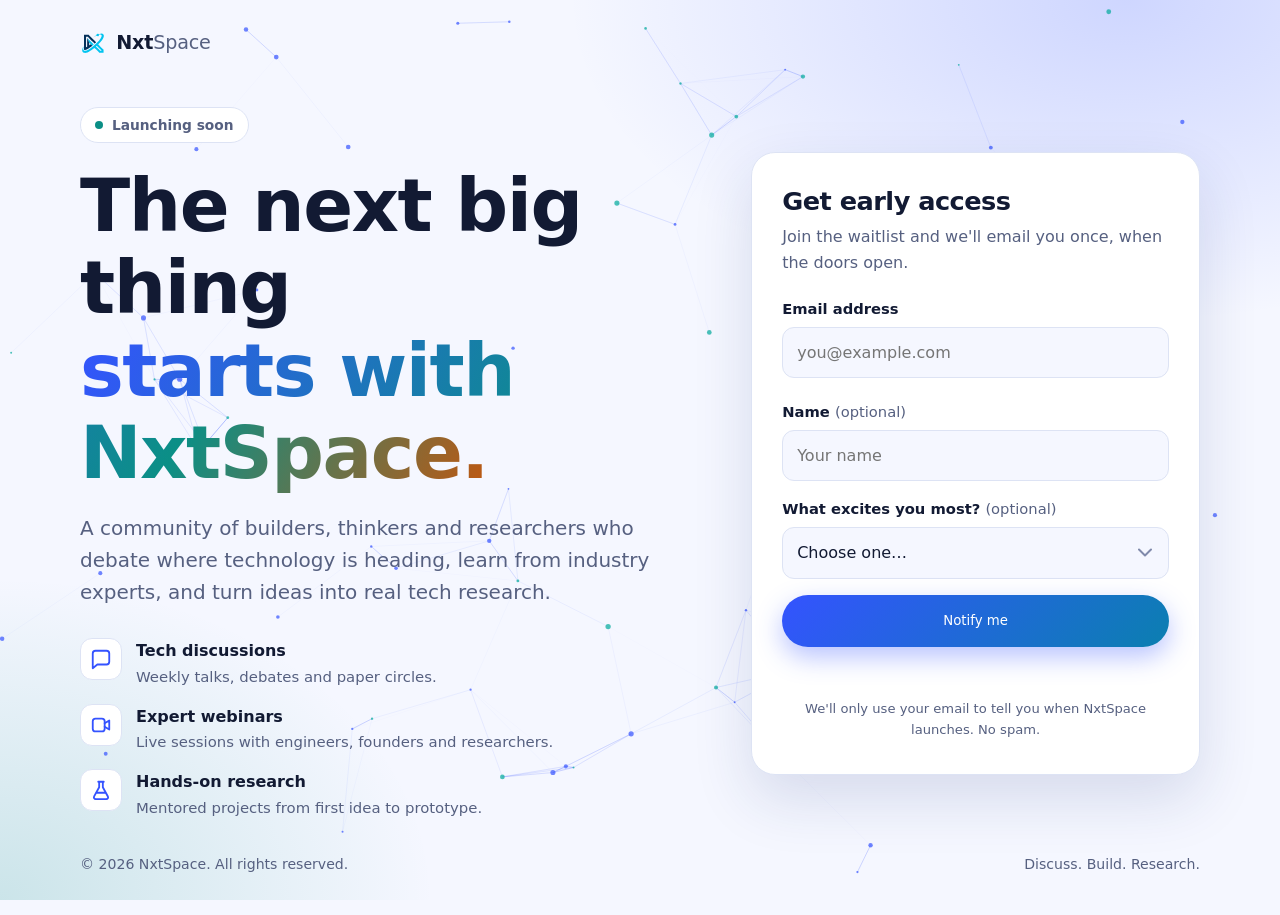
==== index.html @ d1dd8ce8 "Add files via upload" ====
<!DOCTYPE html>
<html lang="en">
<head>
  <meta charset="utf-8" />
  <meta name="viewport" content="width=device-width, initial-scale=1" />
  <title>NxtSpace — Launching soon</title>
  <meta name="description" content="NxtSpace is launching soon: tech discussions, expert webinars and hands-on research for builders and curious minds. Join the waitlist for early access." />
  <meta name="color-scheme" content="light dark" />
  <meta name="theme-color" content="#f5f7ff" media="(prefers-color-scheme: light)" />
  <meta name="theme-color" content="#0a1024" media="(prefers-color-scheme: dark)" />
  <meta name="referrer" content="strict-origin-when-cross-origin" />
  <meta name="robots" content="index, follow" />
  <meta property="og:type" content="website" />
  <meta property="og:site_name" content="NxtSpace" />
  <meta property="og:title" content="NxtSpace — Launching soon" />
  <meta property="og:description" content="Tech discussions, expert webinars and hands-on research. Join the waitlist for early access." />
  <meta name="twitter:card" content="summary" />
  <link rel="icon" href="favicon.svg" type="image/svg+xml" />
  <link rel="preconnect" href="https://s.pageclip.co" crossorigin />
  <link rel="preconnect" href="https://send.pageclip.co" crossorigin />
  <script src="https://s.pageclip.co/v1/pageclip.js" charset="utf-8" defer></script>

  <style>
    :root {
      --bg: #f5f7ff;
      --surface: #ffffff;
      --text: #121a33;
      --muted: #566080;
      --border: #dde3f4;
      --primary: #3453ff;
      --primary-2: #0b8f86;
      --accent: #c2570f;
      --danger: #c62828;
      --ok: #0a7a6e;
      --btn-from: #3453ff;
      --btn-to: #0b7fb0;
      --btn-text: #ffffff;
      --shadow: 0 24px 60px rgba(30, 50, 120, 0.14);
      --net-a: #3453ff;
      --net-b: #00a99b;
      color-scheme: light dark;
    }
    @media (prefers-color-scheme: dark) {
      :root {
        --bg: #0a1024;
        --surface: #141d3a;
        --text: #eaf0ff;
        --muted: #a6b1d6;
        --border: #26325e;
        --primary: #8aa0ff;
        --primary-2: #2fe0cf;
        --accent: #ffa05e;
        --danger: #ff8a8f;
        --ok: #4be3d2;
        --btn-from: #8aa0ff;
        --btn-to: #2fe0cf;
        --btn-text: #08102a;
        --shadow: 0 24px 60px rgba(0, 0, 0, 0.5);
        --net-a: #8aa0ff;
        --net-b: #2fe0cf;
      }
    }

    *, *::before, *::after { box-sizing: border-box; }
    [hidden] { display: none !important; }
    html { -webkit-text-size-adjust: 100%; }
    body {
      margin: 0;
      min-height: 100vh;
      min-height: 100dvh;
      font-family: system-ui, -apple-system, "Segoe UI", Roboto, "Helvetica Neue", Arial, sans-serif;
      line-height: 1.6;
      color: var(--text);
      background:
        radial-gradient(900px 520px at 88% 0%, color-mix(in srgb, var(--primary) 20%, transparent), transparent 62%),
        radial-gradient(700px 520px at 0% 100%, color-mix(in srgb, var(--primary-2) 18%, transparent), transparent 62%),
        var(--bg);
      background-attachment: fixed;
    }
    h1, h2, h3 { line-height: 1.12; margin: 0; letter-spacing: -0.02em; }
    p { margin: 0; }
    a { color: inherit; }
    :focus-visible { outline: 3px solid var(--primary); outline-offset: 3px; border-radius: 6px; }

    #bg { position: fixed; inset: 0; width: 100%; height: 100%; z-index: 0; pointer-events: none; }
    .skip {
      position: absolute; left: 12px; top: -60px; z-index: 10;
      background: var(--surface); color: var(--text); padding: 10px 14px; border-radius: 10px;
      border: 1px solid var(--border); text-decoration: none; font-weight: 600;
    }
    .skip:focus { top: 12px; }

    .wrap { position: relative; z-index: 1; width: min(1120px, 100% - 40px); margin-inline: auto; padding: 28px 0 40px; min-height: 100vh; min-height: 100dvh; display: flex; flex-direction: column; }
    .top { display: flex; align-items: center; justify-content: space-between; gap: 16px; }
    .logo { display: inline-flex; align-items: center; gap: 10px; font-weight: 700; font-size: 1.2rem; letter-spacing: -0.01em; text-decoration: none; }
    .logo svg { width: 34px; height: 34px; flex: none; }
    .logo span span { color: var(--muted); font-weight: 500; }

    main { flex: 1; display: grid; align-items: center; gap: 44px; padding: 48px 0 32px; grid-template-columns: 1fr; }
    @media (min-width: 940px) { main { grid-template-columns: 1.15fr 0.85fr; gap: 64px; } }

    .badge {
      display: inline-flex; align-items: center; gap: 9px;
      padding: 6px 14px; border-radius: 999px; font-size: 0.86rem; font-weight: 600;
      background: var(--surface); border: 1px solid var(--border); color: var(--muted);
    }
    .dot { width: 8px; height: 8px; border-radius: 50%; background: var(--primary-2); animation: pulse 2s infinite; }
    h1 { font-size: clamp(2.5rem, 7vw, 4.6rem); margin: 22px 0 18px; }
    .grad { background: linear-gradient(120deg, var(--primary), var(--primary-2) 62%, var(--accent)); -webkit-background-clip: text; background-clip: text; color: transparent; }
    .lead { font-size: clamp(1.05rem, 2.2vw, 1.25rem); color: var(--muted); max-width: 34em; }

    .perks { list-style: none; margin: 30px 0 0; padding: 0; display: grid; gap: 14px; max-width: 34em; }
    .perks li { display: flex; gap: 14px; align-items: flex-start; }
    .perk-ico { flex: none; width: 42px; height: 42px; border-radius: 12px; display: grid; place-items: center; background: var(--surface); border: 1px solid var(--border); color: var(--primary); }
    .perk-ico svg { width: 22px; height: 22px; }
    .perks b { display: block; font-size: 1rem; }
    .perks small { color: var(--muted); font-size: 0.93rem; }

    .card { background: var(--surface); border: 1px solid var(--border); border-radius: 24px; padding: 34px 30px; box-shadow: var(--shadow); }
    .card h2 { font-size: 1.6rem; }
    .sub { color: var(--muted); margin: 8px 0 22px; }

    form { display: grid; gap: 16px; }
    .field { display: grid; gap: 6px; }
    label { font-weight: 600; font-size: 0.92rem; }
    .opt { color: var(--muted); font-weight: 400; }
    input[type="text"], input[type="email"], select {
      width: 100%; font: inherit; color: var(--text); background: var(--bg);
      border: 1.5px solid var(--border); border-radius: 12px; padding: 12px 14px; min-height: 48px;
      transition: border-color 0.2s, box-shadow 0.2s;
    }
    select {
      appearance: none; -webkit-appearance: none; padding-right: 40px;
      background-image: url("data:image/svg+xml,%3Csvg xmlns='http://www.w3.org/2000/svg' width='14' height='9' viewBox='0 0 14 9' fill='none' stroke='%23808aab' stroke-width='2' stroke-linecap='round' stroke-linejoin='round'%3E%3Cpath d='M1 1.5l6 6 6-6'/%3E%3C/svg%3E");
      background-repeat: no-repeat; background-position: right 16px center;
    }
    input:focus, select:focus { outline: none; border-color: var(--primary); box-shadow: 0 0 0 4px color-mix(in srgb, var(--primary) 22%, transparent); }
    .invalid input { border-color: var(--danger); }
    .err { color: var(--danger); font-size: 0.86rem; min-height: 1.2em; }
    .err:empty { min-height: 0; }
    .hp { position: absolute; left: -10000px; width: 1px; height: 1px; overflow: hidden; }

    .btn {
      position: relative; display: inline-flex; align-items: center; justify-content: center; gap: 10px;
      width: 100%; min-height: 52px; border: 0; border-radius: 999px; cursor: pointer;
      font: 700 1.02rem/1 inherit; font-family: inherit; color: var(--btn-text);
      background: linear-gradient(135deg, var(--btn-from), var(--btn-to));
      box-shadow: 0 10px 26px color-mix(in srgb, var(--primary) 35%, transparent);
      transition: transform 0.2s, box-shadow 0.2s, opacity 0.2s;
    }
    .btn:hover:not(:disabled) { transform: translateY(-2px); }
    .btn:disabled { opacity: 0.75; cursor: progress; }
    .spin { display: none; width: 18px; height: 18px; border-radius: 50%; border: 2.5px solid currentColor; border-right-color: transparent; animation: spin 0.8s linear infinite; }
    .btn.loading .spin { display: inline-block; }

    .status { min-height: 1.3em; font-weight: 600; text-align: center; font-size: 0.94rem; }
    .status.error { color: var(--danger); }
    .fine { color: var(--muted); font-size: 0.82rem; text-align: center; }
    .devnote { padding: 10px 12px; border-radius: 10px; font-size: 0.84rem; background: color-mix(in srgb, var(--accent) 16%, transparent); border: 1px dashed var(--accent); }

    .done { display: grid; gap: 10px; justify-items: center; text-align: center; padding: 10px 0; }
    .done:focus { outline: none; }
    .tick { width: 64px; height: 64px; border-radius: 50%; display: grid; place-items: center; color: var(--btn-text); background: linear-gradient(135deg, var(--btn-from), var(--btn-to)); }
    .tick svg { width: 30px; height: 30px; }
    .done h3 { font-size: 1.5rem; }
    .done p { color: var(--muted); }
    .link { background: none; border: 0; padding: 6px; font: inherit; font-weight: 600; color: var(--primary); cursor: pointer; text-decoration: underline; text-underline-offset: 3px; }

    footer { position: relative; z-index: 1; color: var(--muted); font-size: 0.88rem; display: flex; flex-wrap: wrap; justify-content: space-between; gap: 8px; }

    .rise { animation: rise 0.7s ease both; }
    .rise:nth-child(2) { animation-delay: 0.08s; } .rise:nth-child(3) { animation-delay: 0.16s; } .rise:nth-child(4) { animation-delay: 0.24s; }
    @keyframes rise { from { opacity: 0; transform: translateY(18px); } to { opacity: 1; transform: none; } }
    @keyframes spin { to { transform: rotate(360deg); } }
    @keyframes pulse { 0% { box-shadow: 0 0 0 0 color-mix(in srgb, var(--primary-2) 60%, transparent); } 70% { box-shadow: 0 0 0 10px transparent; } 100% { box-shadow: 0 0 0 0 transparent; } }
    @media (prefers-reduced-motion: reduce) {
      *, *::before, *::after { animation: none !important; transition: none !important; }
    }
    @media (max-width: 480px) { .card { padding: 26px 20px; } }
  </style>
</head>
<body>
  <a class="skip" href="#join">Skip to sign-up</a>
  <canvas id="bg" aria-hidden="true"></canvas>

  <div class="wrap">
    <header class="top">
      <a class="logo" href="./" aria-label="NxtSpace">
        <img src="favicon.svg" alt="Company Logo" height="25">
        <span>Nxt<span>Space</span></span>
      </a>
    </header>

    <main>
      <section aria-labelledby="headline">
        <p class="badge rise"><span class="dot" aria-hidden="true"></span> Launching soon</p>
        <h1 id="headline" class="rise">The next big thing<br /><span class="grad">starts with NxtSpace.</span></h1>
        <p class="lead rise">A community of builders, thinkers and researchers who debate where technology is heading, learn from industry experts, and turn ideas into real tech research.</p>
        <ul class="perks rise">
          <li>
            <span class="perk-ico" aria-hidden="true"><svg viewBox="0 0 24 24" fill="none" stroke="currentColor" stroke-width="2" stroke-linecap="round" stroke-linejoin="round"><path d="M21 15a3 3 0 0 1-3 3H8l-5 4V6a3 3 0 0 1 3-3h12a3 3 0 0 1 3 3z"/></svg></span>
            <span><b>Tech discussions</b><small>Weekly talks, debates and paper circles.</small></span>
          </li>
          <li>
            <span class="perk-ico" aria-hidden="true"><svg viewBox="0 0 24 24" fill="none" stroke="currentColor" stroke-width="2" stroke-linecap="round" stroke-linejoin="round"><rect x="3" y="5" width="13" height="14" rx="3"/><path d="m16 10 5-3v10l-5-3"/></svg></span>
            <span><b>Expert webinars</b><small>Live sessions with engineers, founders and researchers.</small></span>
          </li>
          <li>
            <span class="perk-ico" aria-hidden="true"><svg viewBox="0 0 24 24" fill="none" stroke="currentColor" stroke-width="2" stroke-linecap="round" stroke-linejoin="round"><path d="M9 3h6M10 3v6L4.5 19a2 2 0 0 0 1.8 3h11.4a2 2 0 0 0 1.8-3L14 9V3"/><path d="M7.5 15h9"/></svg></span>
            <span><b>Hands-on research</b><small>Mentored projects from first idea to prototype.</small></span>
          </li>
        </ul>
      </section>

      <section id="join" class="card rise" aria-labelledby="joinTitle">
        <div id="formWrap">
          <h2 id="joinTitle">Get early access</h2>
          <p class="sub">Join the waitlist and we'll email you once, when the doors open.</p>

          <form id="waitlist" action="https://send.pageclip.co/5USw4FUdiFlrL7zjUREZGO8jHEV0Sqf6/nxtspace-waitlist" method="post" accept-charset="utf-8">
            <div class="field">
              <label for="email">Email address</label>
              <input id="email" name="email" type="email" inputmode="email" autocomplete="email" autocapitalize="off" spellcheck="false" maxlength="254" required placeholder="you@example.com" aria-describedby="email-err" />
              <p class="err" id="email-err" role="alert"></p>
            </div>
            <div class="field">
              <label for="name">Name <span class="opt">(optional)</span></label>
              <input id="name" name="name" type="text" autocomplete="name" maxlength="80" placeholder="Your name" />
            </div>
            <div class="field">
              <label for="interest">What excites you most? <span class="opt">(optional)</span></label>
              <select id="interest" name="interest">
                <option value="">Choose one…</option>
                <option>Tech discussions</option>
                <option>Expert webinars</option>
                <option>Hands-on research</option>
                <option>All of it</option>
              </select>
            </div>
            <input type="hidden" name="source" value="launching-soon" />
            <!-- Spam trap: hidden from people, tempting to bots. Intentionally has no name so it is never sent. -->
            <div class="hp" aria-hidden="true"><label>Leave this field empty <input id="hp" type="text" tabindex="-1" autocomplete="off" /></label></div>

            <button class="btn" id="submitBtn" type="submit"><span class="spin" aria-hidden="true"></span><span id="btnLabel">Notify me</span></button>
            <p class="status" id="formStatus" role="status" aria-live="polite"></p>
            <p class="devnote" id="devNote" hidden>Developer note: add your Pageclip key to the form's action URL (see the comment above the form). This message only appears on localhost.</p>
            <p class="fine">We'll only use your email to tell you when NxtSpace launches. No spam.</p>
          </form>
        </div>

        <div class="done" id="done" role="status" tabindex="-1" hidden>
          <div class="tick" aria-hidden="true"><svg viewBox="0 0 24 24" fill="none" stroke="currentColor" stroke-width="3" stroke-linecap="round" stroke-linejoin="round"><path d="m5 12.5 4.5 4.5L19 7.5"/></svg></div>
          <h3>You're on the list!</h3>
          <p id="doneText">We'll email you as soon as NxtSpace opens its doors.</p>
          <button type="button" class="link" id="again">Sign up another email</button>
        </div>
      </section>
    </main>

    <footer>
      <span>© <span id="year">2026</span> NxtSpace. All rights reserved.</span>
      <span>Discuss. Build. Research.</span>
    </footer>
  </div>

  <script>
  (function () {
    "use strict";
    var $ = function (id) { return document.getElementById(id); };

    /* ---------- footer year ---------- */
    var yr = $("year"); if (yr) yr.textContent = new Date().getFullYear();

    /* ---------- background network (decorative) ---------- */
    (function () {
      var canvas = $("bg"), ctx = canvas && canvas.getContext && canvas.getContext("2d");
      if (!ctx) return;
      var reduce = window.matchMedia("(prefers-reduced-motion: reduce)");
      var W = 0, H = 0, nodes = [], raf = 0, running = false, timer = 0;
      var cssVar = function (n) { return getComputedStyle(document.documentElement).getPropertyValue(n).trim() || "#3453ff"; };
      var colA = cssVar("--net-a"), colB = cssVar("--net-b");

      function build() {
        var dpr = Math.min(window.devicePixelRatio || 1, 2);
        W = window.innerWidth; H = window.innerHeight;
        canvas.width = Math.round(W * dpr); canvas.height = Math.round(H * dpr);
        ctx.setTransform(dpr, 0, 0, dpr, 0, 0);
        var n = Math.max(18, Math.min(Math.floor((W * H) / 17000), 70));
        nodes = [];
        for (var i = 0; i < n; i++) nodes.push({ x: Math.random() * W, y: Math.random() * H, vx: (Math.random() - 0.5) * 0.3, vy: (Math.random() - 0.5) * 0.3, r: Math.random() * 1.8 + 0.9 });
      }
      function draw() {
        ctx.clearRect(0, 0, W, H);
        var max = 130, i, j, a, b, d;
        for (i = 0; i < nodes.length; i++) {
          a = nodes[i];
          for (j = i + 1; j < nodes.length; j++) {
            b = nodes[j]; d = Math.hypot(a.x - b.x, a.y - b.y);
            if (d < max) { ctx.globalAlpha = (1 - d / max) * 0.28; ctx.strokeStyle = colA; ctx.lineWidth = 1; ctx.beginPath(); ctx.moveTo(a.x, a.y); ctx.lineTo(b.x, b.y); ctx.stroke(); }
          }
        }
        ctx.globalAlpha = 0.7;
        for (i = 0; i < nodes.length; i++) { ctx.fillStyle = i % 3 ? colA : colB; ctx.beginPath(); ctx.arc(nodes[i].x, nodes[i].y, nodes[i].r, 0, 6.2832); ctx.fill(); }
        ctx.globalAlpha = 1;
      }
      function frame() {
        for (var i = 0; i < nodes.length; i++) {
          var n = nodes[i]; n.x += n.vx; n.y += n.vy;
          if (n.x < 0 || n.x > W) n.vx *= -1;
          if (n.y < 0 || n.y > H) n.vy *= -1;
        }
        draw();
        raf = requestAnimationFrame(frame);
      }
      function start() { if (running || reduce.matches || document.hidden) return; running = true; raf = requestAnimationFrame(frame); }
      function stop() { running = false; cancelAnimationFrame(raf); }

      build(); draw(); start();
      document.addEventListener("visibilitychange", function () { if (document.hidden) stop(); else start(); });
      window.addEventListener("resize", function () { clearTimeout(timer); timer = setTimeout(function () { build(); draw(); }, 200); });
      if (window.matchMedia) {
        var dark = window.matchMedia("(prefers-color-scheme: dark)");
        var onTheme = function () { colA = cssVar("--net-a"); colB = cssVar("--net-b"); draw(); };
        if (dark.addEventListener) dark.addEventListener("change", onTheme);
      }
    })();

    /* ---------- waitlist form ---------- */
    document.addEventListener("DOMContentLoaded", function () {
      var form = $("waitlist"), formWrap = $("formWrap"), done = $("done"), doneText = $("doneText");
      var emailEl = $("email"), hp = $("hp"), btn = $("submitBtn"), btnLabel = $("btnLabel"), statusEl = $("formStatus");
      var STORE = "nxtspace:waitlist-joined";
      var ACTION_RE = /^https:\/\/send\.pageclip\.co\/[A-Za-z0-9_]{32}\/[^\/?#]+$/;
      var EMAIL_RE = /^[^\s@]+@[^\s@]+\.[^\s@]{2,}$/;
      var configured = ACTION_RE.test(form.getAttribute("action") || "");
      var sentEmail = "";

      form.noValidate = true; // we show our own, accessible messages

      var host = location.hostname;
      var isLocal = location.protocol === "file:" || host === "localhost" || host === "127.0.0.1" || host === "[::1]";
      if (!configured) {
        console.error("[NxtSpace] The Pageclip key is not set. Edit the form's action URL in index.html (see the PAGECLIP SETUP comment). Sign-ups are disabled until then.");
        if (isLocal) $("devNote").hidden = false;
      }

      function remember(flag) { try { if (flag) localStorage.setItem(STORE, "1"); else localStorage.removeItem(STORE); } catch (e) { /* storage unavailable */ } }
      function remembered() { try { return localStorage.getItem(STORE) === "1"; } catch (e) { return false; } }

      function setStatus(msg, kind) { statusEl.textContent = msg || ""; statusEl.className = "status" + (kind ? " " + kind : ""); }
      function fieldError(input, msg) {
        $(input.id + "-err").textContent = msg || "";
        input.setAttribute("aria-invalid", msg ? "true" : "false");
        input.closest(".field").classList.toggle("invalid", !!msg);
      }
      function setBusy(on) {
        btn.disabled = on; btn.classList.toggle("loading", on);
        btnLabel.textContent = on ? "Joining…" : "Notify me";
        form.setAttribute("aria-busy", on ? "true" : "false");
      }
      function reenable() { for (var i = 0; i < form.elements.length; i++) form.elements[i].disabled = false; }

      function showDone(email, silent, noFocus) {
        formWrap.hidden = true;
        doneText.textContent = email ? "We'll email " + email + " as soon as NxtSpace opens its doors." : "We'll email you as soon as NxtSpace opens its doors.";
        done.hidden = false;
        if (!noFocus) done.focus();
        if (!silent) remember(true);
      }
      function showForm() {
        remember(false);
        done.hidden = true; formWrap.hidden = false;
        form.reset(); setBusy(false); reenable(); setStatus(""); fieldError(emailEl);
        emailEl.focus();
      }
      $("again").addEventListener("click", showForm);

      function validate() {
        var email = emailEl.value.trim(), msg = "";
        if (!email) msg = "Please enter your email address.";
        else if (!EMAIL_RE.test(email)) msg = "That email doesn't look right. Please check it.";
        fieldError(emailEl, msg);
        if (msg) emailEl.focus();
        return !msg;
      }

      /* Runs before anything is sent. Return false to cancel. */
      function preflight() {
        setStatus("");
        if (!validate()) return false;
        if (hp.value) { showDone(emailEl.value.trim(), true); return false; } // bot: pretend it worked, send nothing
        if (!configured) { setStatus("Sign-ups are temporarily unavailable. Please try again soon.", "error"); return false; }
        sentEmail = emailEl.value.trim();
        setBusy(true);
        return true;
      }

      function onResponse(error) {
        setBusy(false);
        if (error) {
          console.error("[NxtSpace] Pageclip could not save the sign-up:", error);
          setStatus("Something went wrong and we couldn't save your sign-up. Please try again.", "error");
          reenable(); setTimeout(reenable, 350); // Pageclip restores its own state shortly after a response
          return false;
        }
        showDone(sentEmail);
        return false; // we show our own confirmation
      }

      var bound = false;
      if (configured && window.Pageclip && typeof window.Pageclip.form === "function") {
        try {
          window.Pageclip.form(form, { onSubmit: preflight, onResponse: onResponse });
          bound = true;
        } catch (e) { console.error("[NxtSpace] Pageclip could not attach to the form:", e); }
      }
      if (!bound) {
        // Pageclip's script is unavailable (blocked or offline): validate, then let the browser post the form directly.
        form.addEventListener("submit", function (e) { if (!preflight()) e.preventDefault(); });
      }

      emailEl.addEventListener("input", function () { if (emailEl.getAttribute("aria-invalid") === "true") validate(); });
      if (remembered()) showDone("", true, true);
    });
  })();
  </script>
</body>
</html>
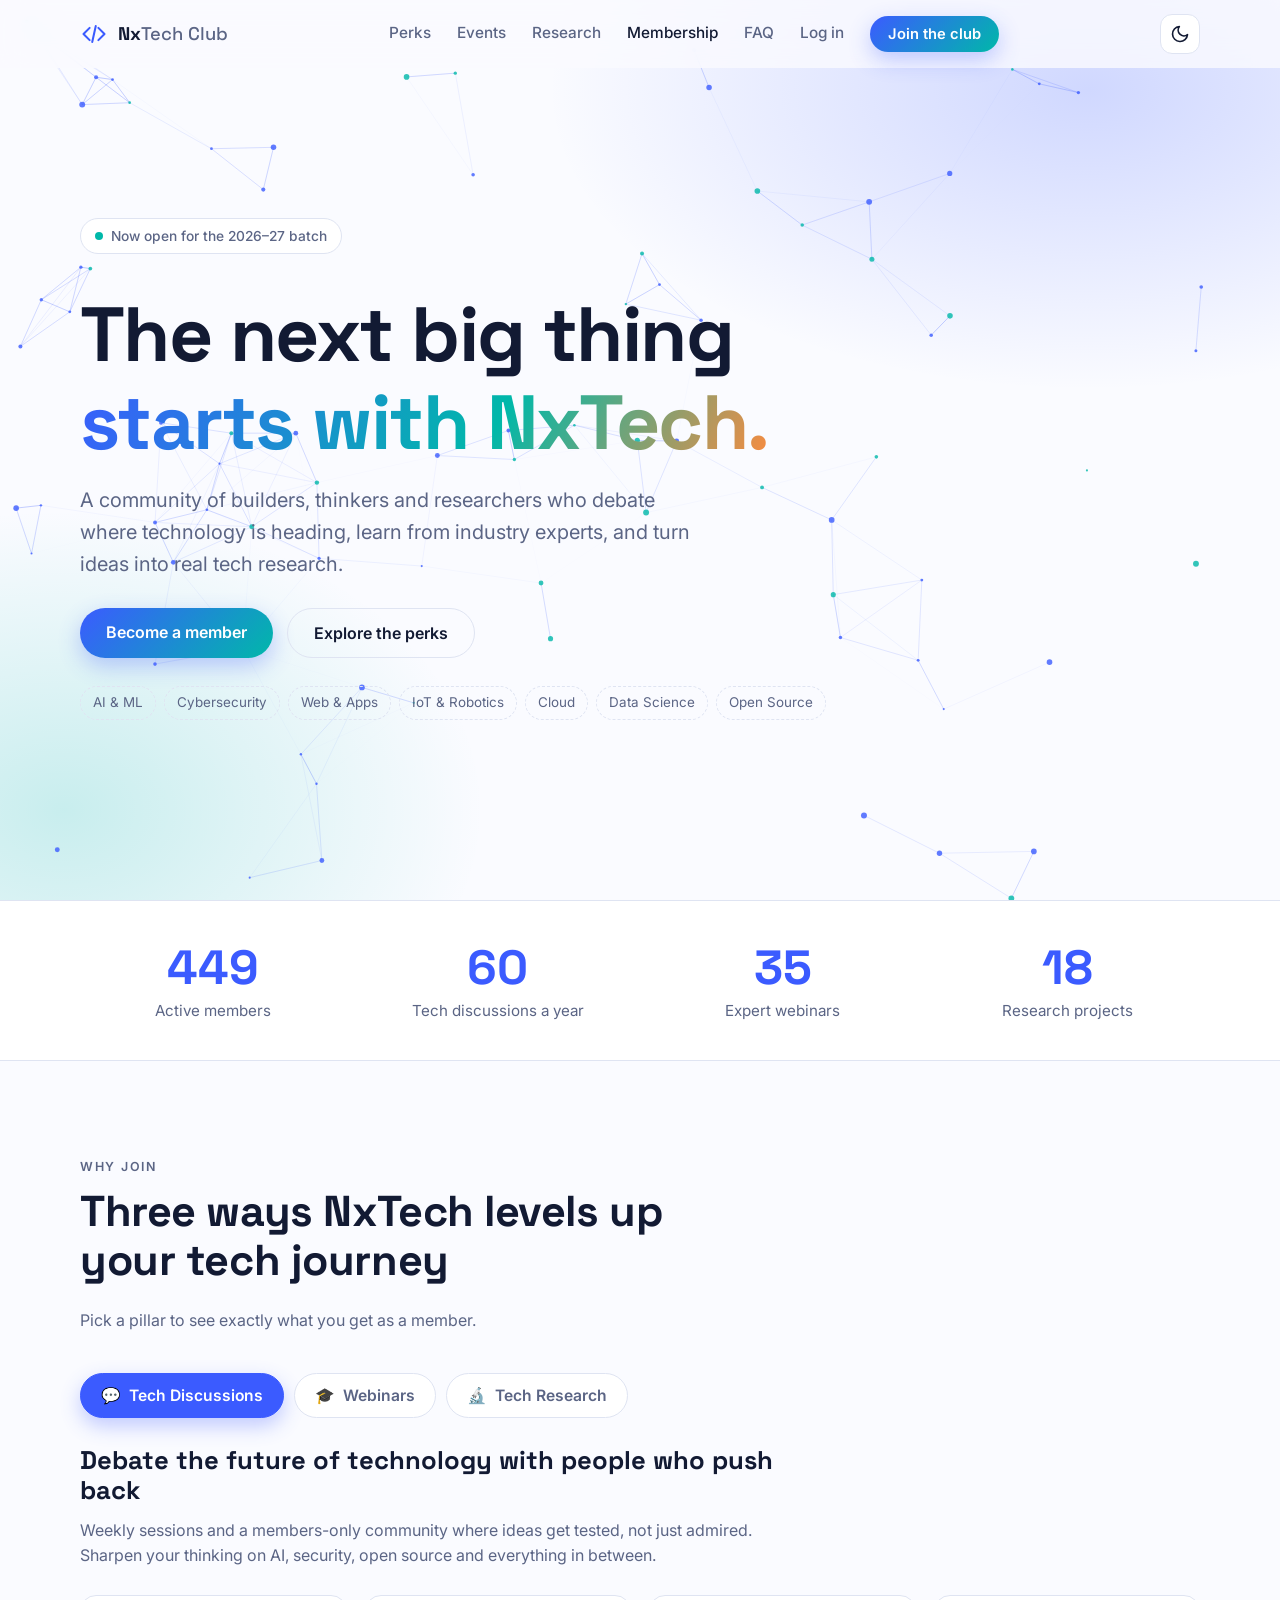
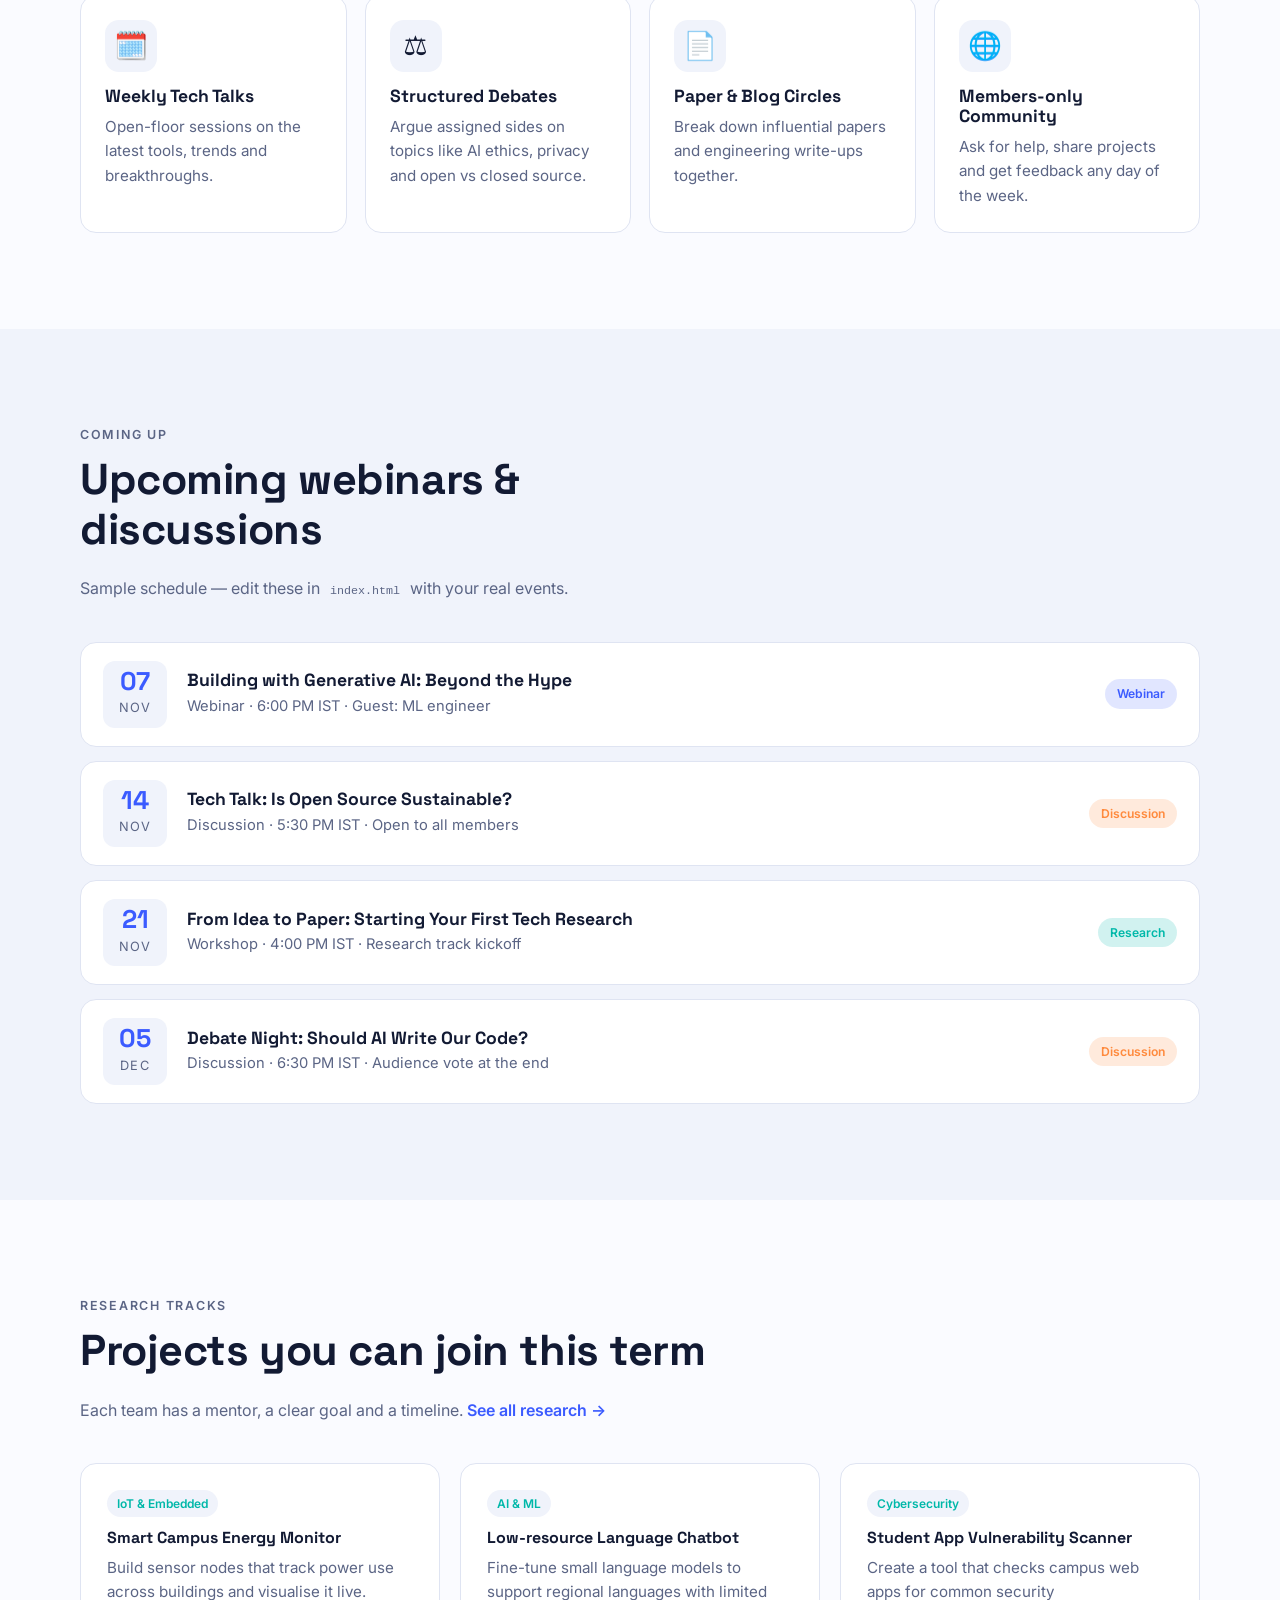
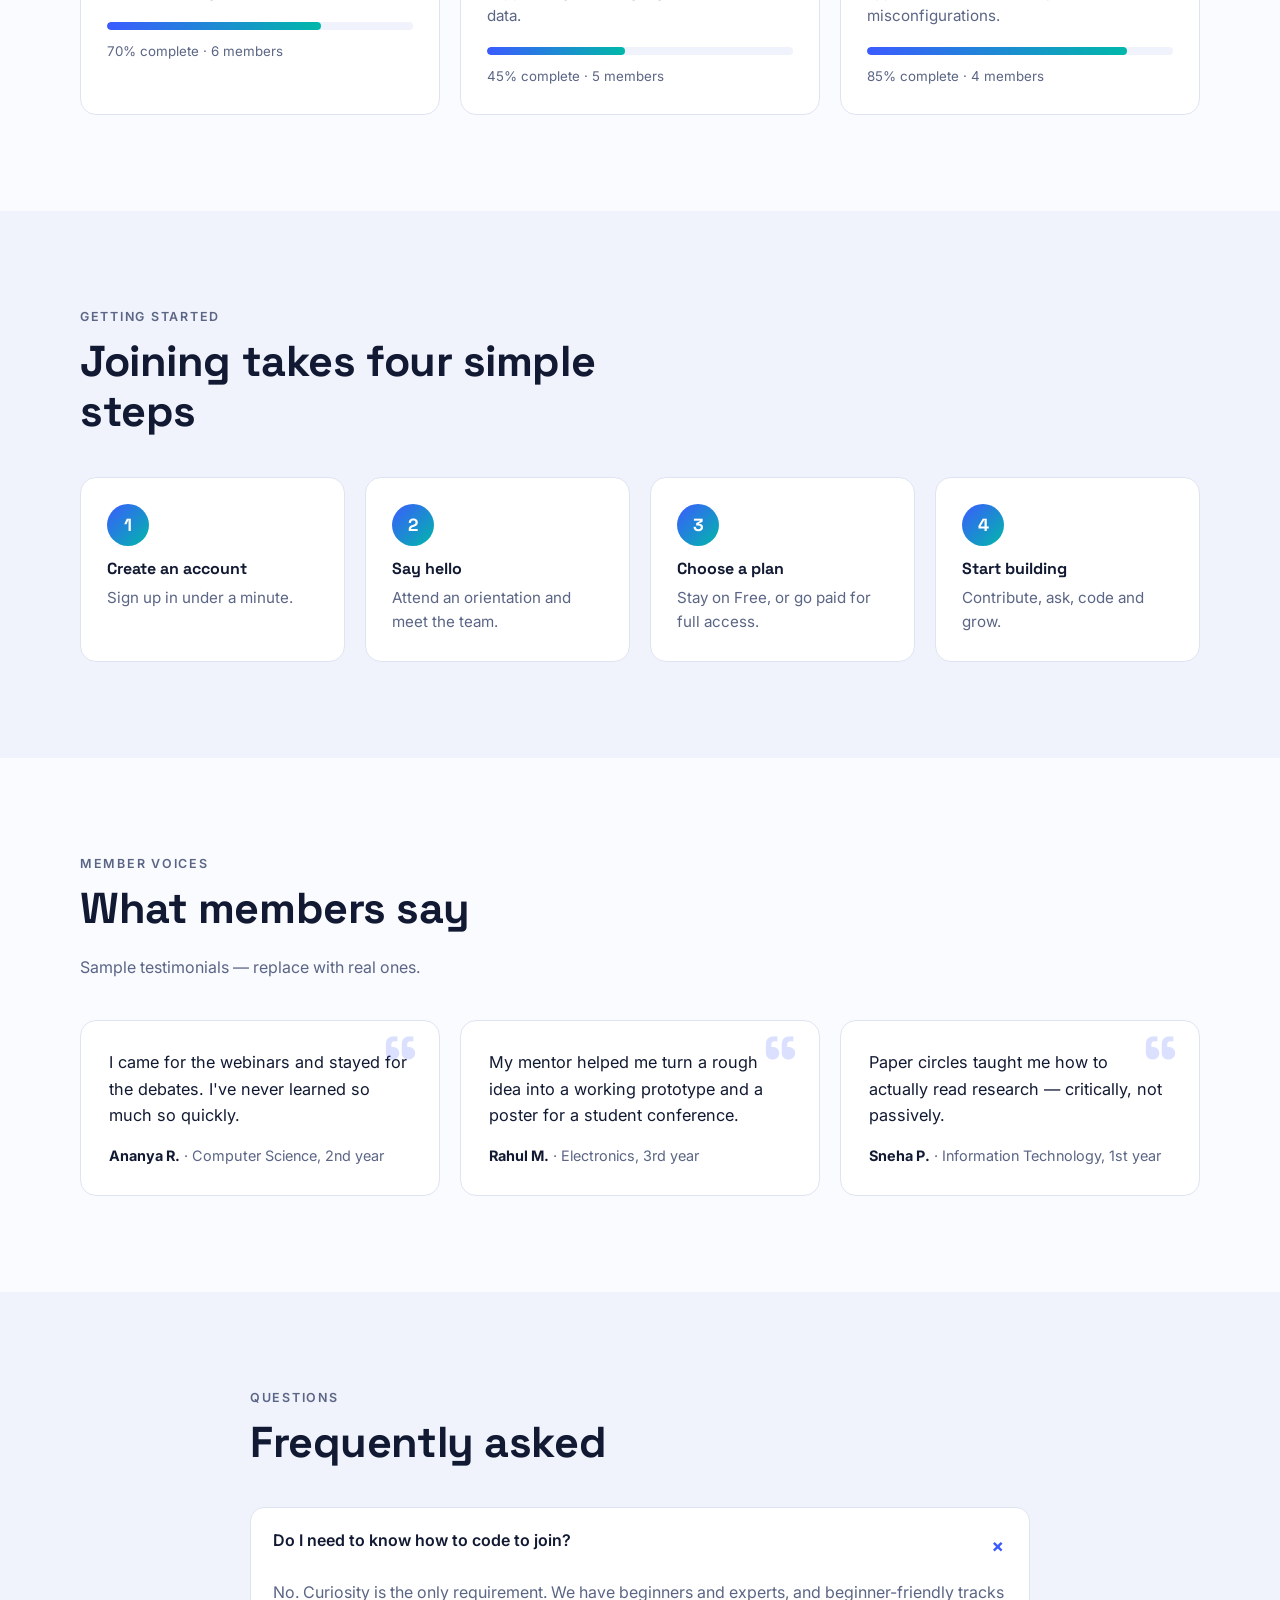
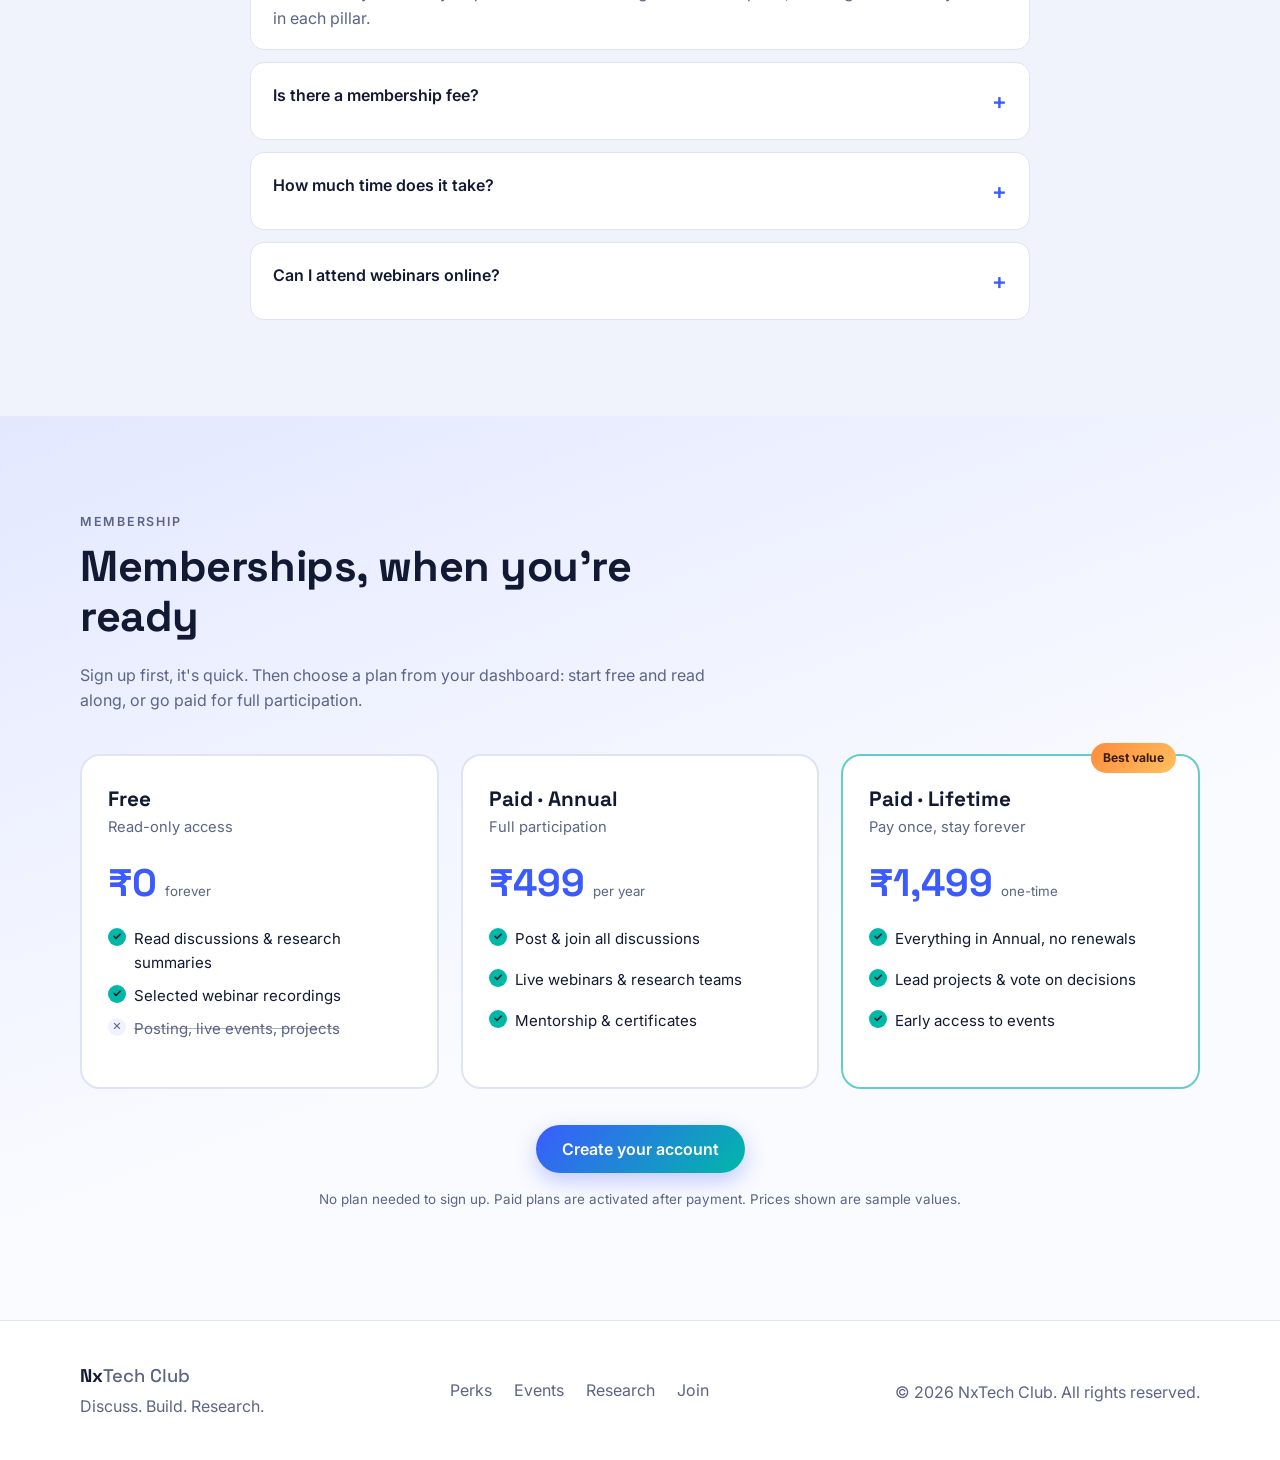
==== commit 55b2c10e: "Add files via upload" ====
--- a/index.html
+++ b/index.html
@@ -1,428 +1,409 @@
 <!DOCTYPE html>
 <html lang="en">
 <head>
-  <meta charset="utf-8" />
+  <meta charset="UTF-8" />
   <meta name="viewport" content="width=device-width, initial-scale=1" />
-  <title>NxtSpace — Launching soon</title>
-  <meta name="description" content="NxtSpace is launching soon: tech discussions, expert webinars and hands-on research for builders and curious minds. Join the waitlist for early access." />
-  <meta name="color-scheme" content="light dark" />
-  <meta name="theme-color" content="#f5f7ff" media="(prefers-color-scheme: light)" />
-  <meta name="theme-color" content="#0a1024" media="(prefers-color-scheme: dark)" />
-  <meta name="referrer" content="strict-origin-when-cross-origin" />
-  <meta name="robots" content="index, follow" />
-  <meta property="og:type" content="website" />
-  <meta property="og:site_name" content="NxtSpace" />
-  <meta property="og:title" content="NxtSpace — Launching soon" />
-  <meta property="og:description" content="Tech discussions, expert webinars and hands-on research. Join the waitlist for early access." />
-  <meta name="twitter:card" content="summary" />
-  <link rel="icon" href="favicon.svg" type="image/svg+xml" />
-  <link rel="preconnect" href="https://s.pageclip.co" crossorigin />
-  <link rel="preconnect" href="https://send.pageclip.co" crossorigin />
-  <script src="https://s.pageclip.co/v1/pageclip.js" charset="utf-8" defer></script>
-
-  <style>
-    :root {
-      --bg: #f5f7ff;
-      --surface: #ffffff;
-      --text: #121a33;
-      --muted: #566080;
-      --border: #dde3f4;
-      --primary: #3453ff;
-      --primary-2: #0b8f86;
-      --accent: #c2570f;
-      --danger: #c62828;
-      --ok: #0a7a6e;
-      --btn-from: #3453ff;
-      --btn-to: #0b7fb0;
-      --btn-text: #ffffff;
-      --shadow: 0 24px 60px rgba(30, 50, 120, 0.14);
-      --net-a: #3453ff;
-      --net-b: #00a99b;
-      color-scheme: light dark;
-    }
-    @media (prefers-color-scheme: dark) {
-      :root {
-        --bg: #0a1024;
-        --surface: #141d3a;
-        --text: #eaf0ff;
-        --muted: #a6b1d6;
-        --border: #26325e;
-        --primary: #8aa0ff;
-        --primary-2: #2fe0cf;
-        --accent: #ffa05e;
-        --danger: #ff8a8f;
-        --ok: #4be3d2;
-        --btn-from: #8aa0ff;
-        --btn-to: #2fe0cf;
-        --btn-text: #08102a;
-        --shadow: 0 24px 60px rgba(0, 0, 0, 0.5);
-        --net-a: #8aa0ff;
-        --net-b: #2fe0cf;
-      }
-    }
-
-    *, *::before, *::after { box-sizing: border-box; }
-    [hidden] { display: none !important; }
-    html { -webkit-text-size-adjust: 100%; }
-    body {
-      margin: 0;
-      min-height: 100vh;
-      min-height: 100dvh;
-      font-family: system-ui, -apple-system, "Segoe UI", Roboto, "Helvetica Neue", Arial, sans-serif;
-      line-height: 1.6;
-      color: var(--text);
-      background:
-        radial-gradient(900px 520px at 88% 0%, color-mix(in srgb, var(--primary) 20%, transparent), transparent 62%),
-        radial-gradient(700px 520px at 0% 100%, color-mix(in srgb, var(--primary-2) 18%, transparent), transparent 62%),
-        var(--bg);
-      background-attachment: fixed;
-    }
-    h1, h2, h3 { line-height: 1.12; margin: 0; letter-spacing: -0.02em; }
-    p { margin: 0; }
-    a { color: inherit; }
-    :focus-visible { outline: 3px solid var(--primary); outline-offset: 3px; border-radius: 6px; }
-
-    #bg { position: fixed; inset: 0; width: 100%; height: 100%; z-index: 0; pointer-events: none; }
-    .skip {
-      position: absolute; left: 12px; top: -60px; z-index: 10;
-      background: var(--surface); color: var(--text); padding: 10px 14px; border-radius: 10px;
-      border: 1px solid var(--border); text-decoration: none; font-weight: 600;
-    }
-    .skip:focus { top: 12px; }
-
-    .wrap { position: relative; z-index: 1; width: min(1120px, 100% - 40px); margin-inline: auto; padding: 28px 0 40px; min-height: 100vh; min-height: 100dvh; display: flex; flex-direction: column; }
-    .top { display: flex; align-items: center; justify-content: space-between; gap: 16px; }
-    .logo { display: inline-flex; align-items: center; gap: 10px; font-weight: 700; font-size: 1.2rem; letter-spacing: -0.01em; text-decoration: none; }
-    .logo svg { width: 34px; height: 34px; flex: none; }
-    .logo span span { color: var(--muted); font-weight: 500; }
-
-    main { flex: 1; display: grid; align-items: center; gap: 44px; padding: 48px 0 32px; grid-template-columns: 1fr; }
-    @media (min-width: 940px) { main { grid-template-columns: 1.15fr 0.85fr; gap: 64px; } }
-
-    .badge {
-      display: inline-flex; align-items: center; gap: 9px;
-      padding: 6px 14px; border-radius: 999px; font-size: 0.86rem; font-weight: 600;
-      background: var(--surface); border: 1px solid var(--border); color: var(--muted);
-    }
-    .dot { width: 8px; height: 8px; border-radius: 50%; background: var(--primary-2); animation: pulse 2s infinite; }
-    h1 { font-size: clamp(2.5rem, 7vw, 4.6rem); margin: 22px 0 18px; }
-    .grad { background: linear-gradient(120deg, var(--primary), var(--primary-2) 62%, var(--accent)); -webkit-background-clip: text; background-clip: text; color: transparent; }
-    .lead { font-size: clamp(1.05rem, 2.2vw, 1.25rem); color: var(--muted); max-width: 34em; }
-
-    .perks { list-style: none; margin: 30px 0 0; padding: 0; display: grid; gap: 14px; max-width: 34em; }
-    .perks li { display: flex; gap: 14px; align-items: flex-start; }
-    .perk-ico { flex: none; width: 42px; height: 42px; border-radius: 12px; display: grid; place-items: center; background: var(--surface); border: 1px solid var(--border); color: var(--primary); }
-    .perk-ico svg { width: 22px; height: 22px; }
-    .perks b { display: block; font-size: 1rem; }
-    .perks small { color: var(--muted); font-size: 0.93rem; }
-
-    .card { background: var(--surface); border: 1px solid var(--border); border-radius: 24px; padding: 34px 30px; box-shadow: var(--shadow); }
-    .card h2 { font-size: 1.6rem; }
-    .sub { color: var(--muted); margin: 8px 0 22px; }
-
-    form { display: grid; gap: 16px; }
-    .field { display: grid; gap: 6px; }
-    label { font-weight: 600; font-size: 0.92rem; }
-    .opt { color: var(--muted); font-weight: 400; }
-    input[type="text"], input[type="email"], select {
-      width: 100%; font: inherit; color: var(--text); background: var(--bg);
-      border: 1.5px solid var(--border); border-radius: 12px; padding: 12px 14px; min-height: 48px;
-      transition: border-color 0.2s, box-shadow 0.2s;
-    }
-    select {
-      appearance: none; -webkit-appearance: none; padding-right: 40px;
-      background-image: url("data:image/svg+xml,%3Csvg xmlns='http://www.w3.org/2000/svg' width='14' height='9' viewBox='0 0 14 9' fill='none' stroke='%23808aab' stroke-width='2' stroke-linecap='round' stroke-linejoin='round'%3E%3Cpath d='M1 1.5l6 6 6-6'/%3E%3C/svg%3E");
-      background-repeat: no-repeat; background-position: right 16px center;
-    }
-    input:focus, select:focus { outline: none; border-color: var(--primary); box-shadow: 0 0 0 4px color-mix(in srgb, var(--primary) 22%, transparent); }
-    .invalid input { border-color: var(--danger); }
-    .err { color: var(--danger); font-size: 0.86rem; min-height: 1.2em; }
-    .err:empty { min-height: 0; }
-    .hp { position: absolute; left: -10000px; width: 1px; height: 1px; overflow: hidden; }
-
-    .btn {
-      position: relative; display: inline-flex; align-items: center; justify-content: center; gap: 10px;
-      width: 100%; min-height: 52px; border: 0; border-radius: 999px; cursor: pointer;
-      font: 700 1.02rem/1 inherit; font-family: inherit; color: var(--btn-text);
-      background: linear-gradient(135deg, var(--btn-from), var(--btn-to));
-      box-shadow: 0 10px 26px color-mix(in srgb, var(--primary) 35%, transparent);
-      transition: transform 0.2s, box-shadow 0.2s, opacity 0.2s;
-    }
-    .btn:hover:not(:disabled) { transform: translateY(-2px); }
-    .btn:disabled { opacity: 0.75; cursor: progress; }
-    .spin { display: none; width: 18px; height: 18px; border-radius: 50%; border: 2.5px solid currentColor; border-right-color: transparent; animation: spin 0.8s linear infinite; }
-    .btn.loading .spin { display: inline-block; }
-
-    .status { min-height: 1.3em; font-weight: 600; text-align: center; font-size: 0.94rem; }
-    .status.error { color: var(--danger); }
-    .fine { color: var(--muted); font-size: 0.82rem; text-align: center; }
-    .devnote { padding: 10px 12px; border-radius: 10px; font-size: 0.84rem; background: color-mix(in srgb, var(--accent) 16%, transparent); border: 1px dashed var(--accent); }
-
-    .done { display: grid; gap: 10px; justify-items: center; text-align: center; padding: 10px 0; }
-    .done:focus { outline: none; }
-    .tick { width: 64px; height: 64px; border-radius: 50%; display: grid; place-items: center; color: var(--btn-text); background: linear-gradient(135deg, var(--btn-from), var(--btn-to)); }
-    .tick svg { width: 30px; height: 30px; }
-    .done h3 { font-size: 1.5rem; }
-    .done p { color: var(--muted); }
-    .link { background: none; border: 0; padding: 6px; font: inherit; font-weight: 600; color: var(--primary); cursor: pointer; text-decoration: underline; text-underline-offset: 3px; }
-
-    footer { position: relative; z-index: 1; color: var(--muted); font-size: 0.88rem; display: flex; flex-wrap: wrap; justify-content: space-between; gap: 8px; }
-
-    .rise { animation: rise 0.7s ease both; }
-    .rise:nth-child(2) { animation-delay: 0.08s; } .rise:nth-child(3) { animation-delay: 0.16s; } .rise:nth-child(4) { animation-delay: 0.24s; }
-    @keyframes rise { from { opacity: 0; transform: translateY(18px); } to { opacity: 1; transform: none; } }
-    @keyframes spin { to { transform: rotate(360deg); } }
-    @keyframes pulse { 0% { box-shadow: 0 0 0 0 color-mix(in srgb, var(--primary-2) 60%, transparent); } 70% { box-shadow: 0 0 0 10px transparent; } 100% { box-shadow: 0 0 0 0 transparent; } }
-    @media (prefers-reduced-motion: reduce) {
-      *, *::before, *::after { animation: none !important; transition: none !important; }
-    }
-    @media (max-width: 480px) { .card { padding: 26px 20px; } }
-  </style>
+  <title>NxTech Club — Discuss. Build. Research.</title>
+  <meta name="description" content="Join NxTech Club for technology discussions, expert webinars and hands-on tech research." />
+  <link rel="preconnect" href="https://fonts.googleapis.com" />
+  <link rel="preconnect" href="https://fonts.gstatic.com" crossorigin />
+  <link href="https://fonts.googleapis.com/css2?family=Inter:wght@400;500;600&family=Space+Grotesk:wght@500;600;700&display=swap" rel="stylesheet" />
+  <link rel="stylesheet" href="style.css" />
 </head>
 <body>
-  <a class="skip" href="#join">Skip to sign-up</a>
-  <canvas id="bg" aria-hidden="true"></canvas>
-
-  <div class="wrap">
-    <header class="top">
-      <a class="logo" href="./" aria-label="NxtSpace">
-        <img src="favicon.svg" alt="Company Logo" height="25">
-        <span>Nxt<span>Space</span></span>
+
+  <!-- NAV -->
+  <header class="nav" id="nav">
+    <div class="container nav-inner">
+      <a href="#home" class="logo" aria-label="NxTech Club home">
+        <span class="logo-mark">
+          <svg viewBox="0 0 32 32" width="28" height="28" fill="none" stroke="currentColor" stroke-width="2.4" stroke-linecap="round" stroke-linejoin="round" aria-hidden="true">
+            <path d="M11 9l-7 7 7 7"/>
+            <path d="M21 9l7 7-7 7"/>
+            <path d="M18 7l-4 18"/>
+          </svg>
+        </span>
+        <span class="logo-text">Nx<span>Tech Club</span></span>
       </a>
-    </header>
-
-    <main>
-      <section aria-labelledby="headline">
-        <p class="badge rise"><span class="dot" aria-hidden="true"></span> Launching soon</p>
-        <h1 id="headline" class="rise">The next big thing<br /><span class="grad">starts with NxtSpace.</span></h1>
-        <p class="lead rise">A community of builders, thinkers and researchers who debate where technology is heading, learn from industry experts, and turn ideas into real tech research.</p>
-        <ul class="perks rise">
-          <li>
-            <span class="perk-ico" aria-hidden="true"><svg viewBox="0 0 24 24" fill="none" stroke="currentColor" stroke-width="2" stroke-linecap="round" stroke-linejoin="round"><path d="M21 15a3 3 0 0 1-3 3H8l-5 4V6a3 3 0 0 1 3-3h12a3 3 0 0 1 3 3z"/></svg></span>
-            <span><b>Tech discussions</b><small>Weekly talks, debates and paper circles.</small></span>
+      <nav class="nav-links" id="navLinks" aria-label="Main">
+        <a href="#perks">Perks</a>
+        <a href="#webinars">Events</a>
+        <a href="research.html">Research</a>
+        <a href="#join">Membership</a>
+        <a href="#faq">FAQ</a>
+        <a href="account.html#/login">Log in</a>
+        <a href="account.html#/register" class="btn btn-small">Join the club</a>
+      </nav>
+      <div class="nav-actions">
+        <button class="icon-btn" id="themeToggle" aria-label="Toggle light/dark theme">
+          <svg viewBox="0 0 24 24" width="20" height="20" fill="none" stroke="currentColor" stroke-width="2" stroke-linecap="round" stroke-linejoin="round"><path d="M21 12.8A9 9 0 1 1 11.2 3a7 7 0 0 0 9.8 9.8z"/></svg>
+        </button>
+        <button class="icon-btn menu-btn" id="menuBtn" aria-label="Open menu" aria-expanded="false" aria-controls="navLinks">
+          <span></span><span></span><span></span>
+        </button>
+      </div>
+    </div>
+  </header>
+
+  <main id="home">
+
+    <!-- HERO -->
+    <section class="hero">
+      <canvas id="network" aria-hidden="true"></canvas>
+      <div class="container hero-inner">
+        <p class="eyebrow reveal"><span class="dot"></span> Now open for the 2026–27 batch</p>
+        <h1 class="reveal">The next big thing<br /><span class="grad">starts with NxTech.</span></h1>
+        <p class="lead reveal">A community of builders, thinkers and researchers who debate where technology is heading, learn from industry experts, and turn ideas into real tech research.</p>
+        <div class="hero-cta reveal">
+          <a href="account.html#/register" class="btn">Become a member</a>
+          <a href="#perks" class="btn btn-ghost">Explore the perks</a>
+        </div>
+        <ul class="hero-tags reveal" aria-label="Areas we cover">
+          <li>AI &amp; ML</li><li>Cybersecurity</li><li>Web &amp; Apps</li><li>IoT &amp; Robotics</li><li>Cloud</li><li>Data Science</li><li>Open Source</li>
+        </ul>
+      </div>
+    </section>
+
+    <!-- STATS -->
+    <section class="stats">
+      <div class="container stats-grid">
+        <div class="stat reveal"><strong data-count="450" data-suffix="+">0</strong><span>Active members</span></div>
+        <div class="stat reveal"><strong data-count="60" data-suffix="+">0</strong><span>Tech discussions a year</span></div>
+        <div class="stat reveal"><strong data-count="35" data-suffix="">0</strong><span>Expert webinars</span></div>
+        <div class="stat reveal"><strong data-count="18" data-suffix="">0</strong><span>Research projects</span></div>
+      </div>
+    </section>
+
+    <!-- PERKS -->
+    <section class="section" id="perks">
+      <div class="container">
+        <div class="section-head reveal">
+          <p class="kicker">Why join</p>
+          <h2>Three ways NxTech levels up your tech journey</h2>
+          <p>Pick a pillar to see exactly what you get as a member.</p>
+        </div>
+
+        <div class="tabs reveal" role="tablist" aria-label="Member perks">
+          <button class="tab active" role="tab" aria-selected="true" aria-controls="panel-discuss" id="tab-discuss" data-tab="discuss">
+            <span class="tab-ico">💬</span> Tech Discussions
+          </button>
+          <button class="tab" role="tab" aria-selected="false" aria-controls="panel-webinar" id="tab-webinar" data-tab="webinar" tabindex="-1">
+            <span class="tab-ico">🎓</span> Webinars
+          </button>
+          <button class="tab" role="tab" aria-selected="false" aria-controls="panel-research" id="tab-research" data-tab="research" tabindex="-1">
+            <span class="tab-ico">🔬</span> Tech Research
+          </button>
+        </div>
+
+        <div class="panels">
+          <!-- Discussions -->
+          <div class="panel active" id="panel-discuss" role="tabpanel" aria-labelledby="tab-discuss">
+            <div class="panel-intro">
+              <h3>Debate the future of technology with people who push back</h3>
+              <p>Weekly sessions and a members-only community where ideas get tested, not just admired. Sharpen your thinking on AI, security, open source and everything in between.</p>
+            </div>
+            <div class="cards">
+              <article class="card">
+                <div class="card-ico">🗓️</div>
+                <h4>Weekly Tech Talks</h4>
+                <p>Open-floor sessions on the latest tools, trends and breakthroughs.</p>
+              </article>
+              <article class="card">
+                <div class="card-ico">⚖️</div>
+                <h4>Structured Debates</h4>
+                <p>Argue assigned sides on topics like AI ethics, privacy and open vs closed source.</p>
+              </article>
+              <article class="card">
+                <div class="card-ico">📄</div>
+                <h4>Paper &amp; Blog Circles</h4>
+                <p>Break down influential papers and engineering write-ups together.</p>
+              </article>
+              <article class="card">
+                <div class="card-ico">🌐</div>
+                <h4>Members-only Community</h4>
+                <p>Ask for help, share projects and get feedback any day of the week.</p>
+              </article>
+            </div>
+          </div>
+
+          <!-- Webinars -->
+          <div class="panel" id="panel-webinar" role="tabpanel" aria-labelledby="tab-webinar" hidden>
+            <div class="panel-intro">
+              <h3>Learn directly from people building real technology</h3>
+              <p>Live, interactive webinars with engineers, founders and researchers — with time reserved for your questions, and recordings if you miss one.</p>
+            </div>
+            <div class="cards">
+              <article class="card">
+                <div class="card-ico">🎙️</div>
+                <h4>Industry Expert Talks</h4>
+                <p>Monthly sessions with engineers, researchers and startup founders.</p>
+              </article>
+              <article class="card">
+                <div class="card-ico">❓</div>
+                <h4>Live Q&amp;A</h4>
+                <p>Ask about careers, tech stacks and how things work in the real world.</p>
+              </article>
+              <article class="card">
+                <div class="card-ico">📼</div>
+                <h4>Recording Library</h4>
+                <p>Rewatch any past webinar with slides and resource lists attached.</p>
+              </article>
+              <article class="card">
+                <div class="card-ico">📜</div>
+                <h4>Participation Certificates</h4>
+                <p>Earn certificates that strengthen your resume and applications.</p>
+              </article>
+            </div>
+          </div>
+
+          <!-- Research -->
+          <div class="panel" id="panel-research" role="tabpanel" aria-labelledby="tab-research" hidden>
+            <div class="panel-intro">
+              <h3>Go from idea to prototype to publication</h3>
+              <p>Join small project teams, learn the full research and build cycle, and get mentored by senior members and faculty advisors.</p>
+            </div>
+            <div class="cards">
+              <article class="card">
+                <div class="card-ico">🧪</div>
+                <h4>Hands-on Projects</h4>
+                <p>Real problems in AI, IoT, security and software — built and tested by teams.</p>
+              </article>
+              <article class="card">
+                <div class="card-ico">🧭</div>
+                <h4>1-on-1 Mentorship</h4>
+                <p>Get paired with a mentor to guide your design, code and analysis.</p>
+              </article>
+              <article class="card">
+                <div class="card-ico">🏆</div>
+                <h4>Publish &amp; Compete</h4>
+                <p>Support to write papers, enter hackathons and present at tech conferences.</p>
+              </article>
+              <article class="card">
+                <div class="card-ico">🧰</div>
+                <h4>Tools &amp; Resources</h4>
+                <p>Guides for GitHub workflows, datasets, cloud labs, LaTeX and literature search.</p>
+              </article>
+            </div>
+          </div>
+        </div>
+      </div>
+    </section>
+
+    <!-- EVENTS -->
+    <section class="section alt" id="webinars">
+      <div class="container">
+        <div class="section-head reveal">
+          <p class="kicker">Coming up</p>
+          <h2>Upcoming webinars &amp; discussions</h2>
+          <p>Sample schedule — edit these in <code>index.html</code> with your real events.</p>
+        </div>
+        <ul class="events">
+          <li class="event reveal">
+            <div class="date"><b>07</b><span>Nov</span></div>
+            <div class="event-body">
+              <h4>Building with Generative AI: Beyond the Hype</h4>
+              <p>Webinar · 6:00 PM IST · Guest: ML engineer</p>
+            </div>
+            <span class="badge b-webinar">Webinar</span>
           </li>
-          <li>
-            <span class="perk-ico" aria-hidden="true"><svg viewBox="0 0 24 24" fill="none" stroke="currentColor" stroke-width="2" stroke-linecap="round" stroke-linejoin="round"><rect x="3" y="5" width="13" height="14" rx="3"/><path d="m16 10 5-3v10l-5-3"/></svg></span>
-            <span><b>Expert webinars</b><small>Live sessions with engineers, founders and researchers.</small></span>
+          <li class="event reveal">
+            <div class="date"><b>14</b><span>Nov</span></div>
+            <div class="event-body">
+              <h4>Tech Talk: Is Open Source Sustainable?</h4>
+              <p>Discussion · 5:30 PM IST · Open to all members</p>
+            </div>
+            <span class="badge b-discuss">Discussion</span>
           </li>
-          <li>
-            <span class="perk-ico" aria-hidden="true"><svg viewBox="0 0 24 24" fill="none" stroke="currentColor" stroke-width="2" stroke-linecap="round" stroke-linejoin="round"><path d="M9 3h6M10 3v6L4.5 19a2 2 0 0 0 1.8 3h11.4a2 2 0 0 0 1.8-3L14 9V3"/><path d="M7.5 15h9"/></svg></span>
-            <span><b>Hands-on research</b><small>Mentored projects from first idea to prototype.</small></span>
+          <li class="event reveal">
+            <div class="date"><b>21</b><span>Nov</span></div>
+            <div class="event-body">
+              <h4>From Idea to Paper: Starting Your First Tech Research</h4>
+              <p>Workshop · 4:00 PM IST · Research track kickoff</p>
+            </div>
+            <span class="badge b-research">Research</span>
+          </li>
+          <li class="event reveal">
+            <div class="date"><b>05</b><span>Dec</span></div>
+            <div class="event-body">
+              <h4>Debate Night: Should AI Write Our Code?</h4>
+              <p>Discussion · 6:30 PM IST · Audience vote at the end</p>
+            </div>
+            <span class="badge b-discuss">Discussion</span>
           </li>
         </ul>
-      </section>
-
-      <section id="join" class="card rise" aria-labelledby="joinTitle">
-        <div id="formWrap">
-          <h2 id="joinTitle">Get early access</h2>
-          <p class="sub">Join the waitlist and we'll email you once, when the doors open.</p>
-
-          <form id="waitlist" action="https://send.pageclip.co/5USw4FUdiFlrL7zjUREZGO8jHEV0Sqf6/nxtspace-waitlist" method="post" accept-charset="utf-8">
-            <div class="field">
-              <label for="email">Email address</label>
-              <input id="email" name="email" type="email" inputmode="email" autocomplete="email" autocapitalize="off" spellcheck="false" maxlength="254" required placeholder="you@example.com" aria-describedby="email-err" />
-              <p class="err" id="email-err" role="alert"></p>
-            </div>
-            <div class="field">
-              <label for="name">Name <span class="opt">(optional)</span></label>
-              <input id="name" name="name" type="text" autocomplete="name" maxlength="80" placeholder="Your name" />
-            </div>
-            <div class="field">
-              <label for="interest">What excites you most? <span class="opt">(optional)</span></label>
-              <select id="interest" name="interest">
-                <option value="">Choose one…</option>
-                <option>Tech discussions</option>
-                <option>Expert webinars</option>
-                <option>Hands-on research</option>
-                <option>All of it</option>
-              </select>
-            </div>
-            <input type="hidden" name="source" value="launching-soon" />
-            <!-- Spam trap: hidden from people, tempting to bots. Intentionally has no name so it is never sent. -->
-            <div class="hp" aria-hidden="true"><label>Leave this field empty <input id="hp" type="text" tabindex="-1" autocomplete="off" /></label></div>
-
-            <button class="btn" id="submitBtn" type="submit"><span class="spin" aria-hidden="true"></span><span id="btnLabel">Notify me</span></button>
-            <p class="status" id="formStatus" role="status" aria-live="polite"></p>
-            <p class="devnote" id="devNote" hidden>Developer note: add your Pageclip key to the form's action URL (see the comment above the form). This message only appears on localhost.</p>
-            <p class="fine">We'll only use your email to tell you when NxtSpace launches. No spam.</p>
-          </form>
-        </div>
-
-        <div class="done" id="done" role="status" tabindex="-1" hidden>
-          <div class="tick" aria-hidden="true"><svg viewBox="0 0 24 24" fill="none" stroke="currentColor" stroke-width="3" stroke-linecap="round" stroke-linejoin="round"><path d="m5 12.5 4.5 4.5L19 7.5"/></svg></div>
-          <h3>You're on the list!</h3>
-          <p id="doneText">We'll email you as soon as NxtSpace opens its doors.</p>
-          <button type="button" class="link" id="again">Sign up another email</button>
-        </div>
-      </section>
-    </main>
-
-    <footer>
-      <span>© <span id="year">2026</span> NxtSpace. All rights reserved.</span>
-      <span>Discuss. Build. Research.</span>
-    </footer>
-  </div>
-
-  <script>
-  (function () {
-    "use strict";
-    var $ = function (id) { return document.getElementById(id); };
-
-    /* ---------- footer year ---------- */
-    var yr = $("year"); if (yr) yr.textContent = new Date().getFullYear();
-
-    /* ---------- background network (decorative) ---------- */
-    (function () {
-      var canvas = $("bg"), ctx = canvas && canvas.getContext && canvas.getContext("2d");
-      if (!ctx) return;
-      var reduce = window.matchMedia("(prefers-reduced-motion: reduce)");
-      var W = 0, H = 0, nodes = [], raf = 0, running = false, timer = 0;
-      var cssVar = function (n) { return getComputedStyle(document.documentElement).getPropertyValue(n).trim() || "#3453ff"; };
-      var colA = cssVar("--net-a"), colB = cssVar("--net-b");
-
-      function build() {
-        var dpr = Math.min(window.devicePixelRatio || 1, 2);
-        W = window.innerWidth; H = window.innerHeight;
-        canvas.width = Math.round(W * dpr); canvas.height = Math.round(H * dpr);
-        ctx.setTransform(dpr, 0, 0, dpr, 0, 0);
-        var n = Math.max(18, Math.min(Math.floor((W * H) / 17000), 70));
-        nodes = [];
-        for (var i = 0; i < n; i++) nodes.push({ x: Math.random() * W, y: Math.random() * H, vx: (Math.random() - 0.5) * 0.3, vy: (Math.random() - 0.5) * 0.3, r: Math.random() * 1.8 + 0.9 });
-      }
-      function draw() {
-        ctx.clearRect(0, 0, W, H);
-        var max = 130, i, j, a, b, d;
-        for (i = 0; i < nodes.length; i++) {
-          a = nodes[i];
-          for (j = i + 1; j < nodes.length; j++) {
-            b = nodes[j]; d = Math.hypot(a.x - b.x, a.y - b.y);
-            if (d < max) { ctx.globalAlpha = (1 - d / max) * 0.28; ctx.strokeStyle = colA; ctx.lineWidth = 1; ctx.beginPath(); ctx.moveTo(a.x, a.y); ctx.lineTo(b.x, b.y); ctx.stroke(); }
-          }
-        }
-        ctx.globalAlpha = 0.7;
-        for (i = 0; i < nodes.length; i++) { ctx.fillStyle = i % 3 ? colA : colB; ctx.beginPath(); ctx.arc(nodes[i].x, nodes[i].y, nodes[i].r, 0, 6.2832); ctx.fill(); }
-        ctx.globalAlpha = 1;
-      }
-      function frame() {
-        for (var i = 0; i < nodes.length; i++) {
-          var n = nodes[i]; n.x += n.vx; n.y += n.vy;
-          if (n.x < 0 || n.x > W) n.vx *= -1;
-          if (n.y < 0 || n.y > H) n.vy *= -1;
-        }
-        draw();
-        raf = requestAnimationFrame(frame);
-      }
-      function start() { if (running || reduce.matches || document.hidden) return; running = true; raf = requestAnimationFrame(frame); }
-      function stop() { running = false; cancelAnimationFrame(raf); }
-
-      build(); draw(); start();
-      document.addEventListener("visibilitychange", function () { if (document.hidden) stop(); else start(); });
-      window.addEventListener("resize", function () { clearTimeout(timer); timer = setTimeout(function () { build(); draw(); }, 200); });
-      if (window.matchMedia) {
-        var dark = window.matchMedia("(prefers-color-scheme: dark)");
-        var onTheme = function () { colA = cssVar("--net-a"); colB = cssVar("--net-b"); draw(); };
-        if (dark.addEventListener) dark.addEventListener("change", onTheme);
-      }
-    })();
-
-    /* ---------- waitlist form ---------- */
-    document.addEventListener("DOMContentLoaded", function () {
-      var form = $("waitlist"), formWrap = $("formWrap"), done = $("done"), doneText = $("doneText");
-      var emailEl = $("email"), hp = $("hp"), btn = $("submitBtn"), btnLabel = $("btnLabel"), statusEl = $("formStatus");
-      var STORE = "nxtspace:waitlist-joined";
-      var ACTION_RE = /^https:\/\/send\.pageclip\.co\/[A-Za-z0-9_]{32}\/[^\/?#]+$/;
-      var EMAIL_RE = /^[^\s@]+@[^\s@]+\.[^\s@]{2,}$/;
-      var configured = ACTION_RE.test(form.getAttribute("action") || "");
-      var sentEmail = "";
-
-      form.noValidate = true; // we show our own, accessible messages
-
-      var host = location.hostname;
-      var isLocal = location.protocol === "file:" || host === "localhost" || host === "127.0.0.1" || host === "[::1]";
-      if (!configured) {
-        console.error("[NxtSpace] The Pageclip key is not set. Edit the form's action URL in index.html (see the PAGECLIP SETUP comment). Sign-ups are disabled until then.");
-        if (isLocal) $("devNote").hidden = false;
-      }
-
-      function remember(flag) { try { if (flag) localStorage.setItem(STORE, "1"); else localStorage.removeItem(STORE); } catch (e) { /* storage unavailable */ } }
-      function remembered() { try { return localStorage.getItem(STORE) === "1"; } catch (e) { return false; } }
-
-      function setStatus(msg, kind) { statusEl.textContent = msg || ""; statusEl.className = "status" + (kind ? " " + kind : ""); }
-      function fieldError(input, msg) {
-        $(input.id + "-err").textContent = msg || "";
-        input.setAttribute("aria-invalid", msg ? "true" : "false");
-        input.closest(".field").classList.toggle("invalid", !!msg);
-      }
-      function setBusy(on) {
-        btn.disabled = on; btn.classList.toggle("loading", on);
-        btnLabel.textContent = on ? "Joining…" : "Notify me";
-        form.setAttribute("aria-busy", on ? "true" : "false");
-      }
-      function reenable() { for (var i = 0; i < form.elements.length; i++) form.elements[i].disabled = false; }
-
-      function showDone(email, silent, noFocus) {
-        formWrap.hidden = true;
-        doneText.textContent = email ? "We'll email " + email + " as soon as NxtSpace opens its doors." : "We'll email you as soon as NxtSpace opens its doors.";
-        done.hidden = false;
-        if (!noFocus) done.focus();
-        if (!silent) remember(true);
-      }
-      function showForm() {
-        remember(false);
-        done.hidden = true; formWrap.hidden = false;
-        form.reset(); setBusy(false); reenable(); setStatus(""); fieldError(emailEl);
-        emailEl.focus();
-      }
-      $("again").addEventListener("click", showForm);
-
-      function validate() {
-        var email = emailEl.value.trim(), msg = "";
-        if (!email) msg = "Please enter your email address.";
-        else if (!EMAIL_RE.test(email)) msg = "That email doesn't look right. Please check it.";
-        fieldError(emailEl, msg);
-        if (msg) emailEl.focus();
-        return !msg;
-      }
-
-      /* Runs before anything is sent. Return false to cancel. */
-      function preflight() {
-        setStatus("");
-        if (!validate()) return false;
-        if (hp.value) { showDone(emailEl.value.trim(), true); return false; } // bot: pretend it worked, send nothing
-        if (!configured) { setStatus("Sign-ups are temporarily unavailable. Please try again soon.", "error"); return false; }
-        sentEmail = emailEl.value.trim();
-        setBusy(true);
-        return true;
-      }
-
-      function onResponse(error) {
-        setBusy(false);
-        if (error) {
-          console.error("[NxtSpace] Pageclip could not save the sign-up:", error);
-          setStatus("Something went wrong and we couldn't save your sign-up. Please try again.", "error");
-          reenable(); setTimeout(reenable, 350); // Pageclip restores its own state shortly after a response
-          return false;
-        }
-        showDone(sentEmail);
-        return false; // we show our own confirmation
-      }
-
-      var bound = false;
-      if (configured && window.Pageclip && typeof window.Pageclip.form === "function") {
-        try {
-          window.Pageclip.form(form, { onSubmit: preflight, onResponse: onResponse });
-          bound = true;
-        } catch (e) { console.error("[NxtSpace] Pageclip could not attach to the form:", e); }
-      }
-      if (!bound) {
-        // Pageclip's script is unavailable (blocked or offline): validate, then let the browser post the form directly.
-        form.addEventListener("submit", function (e) { if (!preflight()) e.preventDefault(); });
-      }
-
-      emailEl.addEventListener("input", function () { if (emailEl.getAttribute("aria-invalid") === "true") validate(); });
-      if (remembered()) showDone("", true, true);
-    });
-  })();
-  </script>
+      </div>
+    </section>
+
+    <!-- RESEARCH -->
+    <section class="section" id="research">
+      <div class="container">
+        <div class="section-head reveal">
+          <p class="kicker">Research tracks</p>
+          <h2>Projects you can join this term</h2>
+          <p>Each team has a mentor, a clear goal and a timeline. <a class="text-link" href="research.html">See all research →</a></p>
+        </div>
+        <div class="projects">
+          <article class="project reveal">
+            <span class="chip">IoT &amp; Embedded</span>
+            <h4>Smart Campus Energy Monitor</h4>
+            <p>Build sensor nodes that track power use across buildings and visualise it live.</p>
+            <div class="progress" aria-label="Project progress 70%"><i style="--w:70%"></i></div>
+            <small>70% complete · 6 members</small>
+          </article>
+          <article class="project reveal">
+            <span class="chip">AI &amp; ML</span>
+            <h4>Low-resource Language Chatbot</h4>
+            <p>Fine-tune small language models to support regional languages with limited data.</p>
+            <div class="progress" aria-label="Project progress 45%"><i style="--w:45%"></i></div>
+            <small>45% complete · 5 members</small>
+          </article>
+          <article class="project reveal">
+            <span class="chip">Cybersecurity</span>
+            <h4>Student App Vulnerability Scanner</h4>
+            <p>Create a tool that checks campus web apps for common security misconfigurations.</p>
+            <div class="progress" aria-label="Project progress 85%"><i style="--w:85%"></i></div>
+            <small>85% complete · 4 members</small>
+          </article>
+        </div>
+      </div>
+    </section>
+
+    <!-- HOW -->
+    <section class="section alt" id="how">
+      <div class="container">
+        <div class="section-head reveal">
+          <p class="kicker">Getting started</p>
+          <h2>Joining takes four simple steps</h2>
+        </div>
+        <ol class="steps">
+          <li class="step reveal"><span>1</span><h4>Create an account</h4><p>Sign up in under a minute.</p></li>
+          <li class="step reveal"><span>2</span><h4>Say hello</h4><p>Attend an orientation and meet the team.</p></li>
+          <li class="step reveal"><span>3</span><h4>Choose a plan</h4><p>Stay on Free, or go paid for full access.</p></li>
+          <li class="step reveal"><span>4</span><h4>Start building</h4><p>Contribute, ask, code and grow.</p></li>
+        </ol>
+      </div>
+    </section>
+
+    <!-- VOICES -->
+    <section class="section">
+      <div class="container">
+        <div class="section-head reveal">
+          <p class="kicker">Member voices</p>
+          <h2>What members say</h2>
+          <p>Sample testimonials — replace with real ones.</p>
+        </div>
+        <div class="quotes">
+          <figure class="quote reveal">
+            <blockquote>I came for the webinars and stayed for the debates. I've never learned so much so quickly.</blockquote>
+            <figcaption><b>Ananya R.</b> · Computer Science, 2nd year</figcaption>
+          </figure>
+          <figure class="quote reveal">
+            <blockquote>My mentor helped me turn a rough idea into a working prototype and a poster for a student conference.</blockquote>
+            <figcaption><b>Rahul M.</b> · Electronics, 3rd year</figcaption>
+          </figure>
+          <figure class="quote reveal">
+            <blockquote>Paper circles taught me how to actually read research — critically, not passively.</blockquote>
+            <figcaption><b>Sneha P.</b> · Information Technology, 1st year</figcaption>
+          </figure>
+        </div>
+      </div>
+    </section>
+
+    <!-- FAQ -->
+    <section class="section alt" id="faq">
+      <div class="container narrow">
+        <div class="section-head reveal">
+          <p class="kicker">Questions</p>
+          <h2>Frequently asked</h2>
+        </div>
+        <div class="faq">
+          <details class="reveal" open>
+            <summary>Do I need to know how to code to join?</summary>
+            <p>No. Curiosity is the only requirement. We have beginners and experts, and beginner-friendly tracks in each pillar.</p>
+          </details>
+          <details class="reveal">
+            <summary>Is there a membership fee?</summary>
+            <p>Creating an account is free. After you sign up you can stay on the free read-only membership, or choose a paid Annual or Lifetime plan from your dashboard — <a class="text-link" href="#join">see what each includes</a>.</p>
+          </details>
+          <details class="reveal">
+            <summary>How much time does it take?</summary>
+            <p>Most members spend 2–4 hours a week. Research tracks need a bit more; discussions and webinars are drop-in.</p>
+          </details>
+          <details class="reveal">
+            <summary>Can I attend webinars online?</summary>
+            <p>Yes. All webinars are live online with recordings available afterwards for members.</p>
+          </details>
+        </div>
+      </div>
+    </section>
+
+    <!-- MEMBERSHIP -->
+    <section class="section join" id="join">
+      <div class="container">
+        <div class="section-head reveal">
+          <p class="kicker">Membership</p>
+          <h2>Memberships, when you're ready</h2>
+          <p>Sign up first, it's quick. Then choose a plan from your dashboard: start free and read along, or go paid for full participation.</p>
+        </div>
+        <div class="plans plans-mini">
+          <article class="plan reveal">
+            <span class="plan-name">Free</span>
+            <span class="plan-sub">Read-only access</span>
+            <span class="price"><b>₹0</b><small>forever</small></span>
+            <ul>
+              <li>Read discussions &amp; research summaries</li>
+              <li>Selected webinar recordings</li>
+              <li class="no">Posting, live events, projects</li>
+            </ul>
+          </article>
+          <article class="plan reveal">
+            <span class="plan-name">Paid · Annual</span>
+            <span class="plan-sub">Full participation</span>
+            <span class="price"><b>₹499</b><small>per year</small></span>
+            <ul>
+              <li>Post &amp; join all discussions</li>
+              <li>Live webinars &amp; research teams</li>
+              <li>Mentorship &amp; certificates</li>
+            </ul>
+          </article>
+          <article class="plan featured reveal">
+            <span class="plan-tag">Best value</span>
+            <span class="plan-name">Paid · Lifetime</span>
+            <span class="plan-sub">Pay once, stay forever</span>
+            <span class="price"><b>₹1,499</b><small>one-time</small></span>
+            <ul>
+              <li>Everything in Annual, no renewals</li>
+              <li>Lead projects &amp; vote on decisions</li>
+              <li>Early access to events</li>
+            </ul>
+          </article>
+        </div>
+        <div class="join-cta reveal">
+          <a href="account.html#/register" class="btn">Create your account</a>
+          <p class="price-note">No plan needed to sign up. Paid plans are activated after payment. Prices shown are sample values.</p>
+        </div>
+      </div>
+    </section>
+  </main>
+
+  <footer class="footer">
+    <div class="container footer-inner">
+      <div>
+        <a href="#home" class="logo"><span class="logo-text">Nx<span>Tech Club</span></span></a>
+        <p class="muted">Discuss. Build. Research.</p>
+      </div>
+      <div class="foot-links">
+        <a href="#perks">Perks</a>
+        <a href="#webinars">Events</a>
+        <a href="research.html">Research</a>
+        <a href="account.html#/register">Join</a>
+      </div>
+      <p class="muted">© <span id="year"></span> NxTech Club. All rights reserved.</p>
+    </div>
+  </footer>
+
+  <button class="to-top" id="toTop" aria-label="Back to top">↑</button>
+
+  <script src="script.js"></script>
 </body>
 </html>
--- a/style.css
+++ b/style.css
@@ -0,0 +1,441 @@
+/* ---------- Tokens ---------- */
+:root {
+  --bg: #fafbff;
+  --bg-alt: #f0f3fb;
+  --surface: #ffffff;
+  --text: #121a33;
+  --muted: #5b6585;
+  --border: #dfe4f2;
+  --primary: #3b5bff;
+  --primary-2: #00b8a9;
+  --accent: #ff8a3d;
+  --shadow: 0 10px 30px rgba(30, 50, 120, 0.08);
+  --radius: 16px;
+  --nav-h: 68px;
+}
+:root[data-theme="dark"] {
+  --bg: #0a1024;
+  --bg-alt: #0e1630;
+  --surface: #141d3a;
+  --text: #eaf0ff;
+  --muted: #9aa6cc;
+  --border: #243059;
+  --primary: #6f8bff;
+  --primary-2: #2fe0cf;
+  --accent: #ffa05e;
+  --shadow: 0 10px 30px rgba(0, 0, 0, 0.35);
+}
+
+/* ---------- Base ---------- */
+*, *::before, *::after { box-sizing: border-box; }
+html { scroll-behavior: smooth; scroll-padding-top: var(--nav-h); }
+body {
+  margin: 0;
+  font-family: "Inter", system-ui, sans-serif;
+  background: var(--bg);
+  color: var(--text);
+  line-height: 1.6;
+  transition: background .3s, color .3s;
+}
+h1, h2, h3, h4 { font-family: "Space Grotesk", "Inter", sans-serif; line-height: 1.15; margin: 0 0 .5em; }
+p { margin: 0 0 1em; }
+a { color: inherit; text-decoration: none; }
+code { background: var(--bg-alt); padding: 2px 6px; border-radius: 6px; font-size: .9em; }
+.container { width: min(1120px, 92%); margin-inline: auto; }
+.container.narrow { width: min(780px, 92%); }
+.muted { color: var(--muted); }
+:focus-visible { outline: 3px solid var(--primary); outline-offset: 3px; border-radius: 6px; }
+
+/* ---------- Buttons ---------- */
+.btn {
+  display: inline-block; border: 0; cursor: pointer;
+  background: linear-gradient(135deg, var(--primary), var(--primary-2));
+  color: #fff; font: 600 1rem "Inter", sans-serif;
+  padding: 14px 26px; border-radius: 999px;
+  box-shadow: 0 8px 22px rgba(59, 91, 255, .3);
+  transition: transform .2s, box-shadow .2s;
+}
+.btn:hover { transform: translateY(-2px); box-shadow: 0 12px 28px rgba(59, 91, 255, .4); }
+.btn-small { padding: 9px 18px; font-size: .92rem; }
+.btn-block { width: 100%; }
+.btn-ghost { background: transparent; color: var(--text); border: 1.5px solid var(--border); box-shadow: none; }
+.btn-ghost:hover { border-color: var(--primary); box-shadow: none; }
+
+/* ---------- Nav ---------- */
+.nav {
+  position: fixed; inset: 0 0 auto 0; height: var(--nav-h); z-index: 50;
+  background: color-mix(in srgb, var(--bg) 80%, transparent);
+  backdrop-filter: blur(12px);
+  border-bottom: 1px solid transparent;
+  transition: border-color .3s, box-shadow .3s;
+}
+.nav.scrolled { border-color: var(--border); box-shadow: var(--shadow); }
+.nav-inner { height: 100%; display: flex; align-items: center; justify-content: space-between; gap: 16px; }
+.logo { display: flex; align-items: center; gap: 10px; font-family: "Space Grotesk", sans-serif; font-weight: 700; font-size: 1.15rem; }
+.logo-mark { color: var(--primary); display: grid; place-items: center; }
+.logo-text span { color: var(--muted); font-weight: 500; }
+.nav-links { display: flex; align-items: center; gap: 26px; font-weight: 500; font-size: .96rem; }
+.nav-links a:not(.btn) { color: var(--muted); transition: color .2s; }
+.nav-links a:not(.btn):hover, .nav-links a.active { color: var(--text); }
+.nav-actions { display: flex; gap: 8px; align-items: center; }
+.icon-btn {
+  width: 40px; height: 40px; display: grid; place-items: center;
+  background: var(--surface); color: var(--text);
+  border: 1px solid var(--border); border-radius: 12px; cursor: pointer;
+}
+.menu-btn { display: none; flex-direction: column; gap: 4px; }
+.menu-btn span { width: 18px; height: 2px; background: currentColor; border-radius: 2px; transition: transform .3s, opacity .3s; }
+.menu-btn[aria-expanded="true"] span:nth-child(1) { transform: translateY(6px) rotate(45deg); }
+.menu-btn[aria-expanded="true"] span:nth-child(2) { opacity: 0; }
+.menu-btn[aria-expanded="true"] span:nth-child(3) { transform: translateY(-6px) rotate(-45deg); }
+
+/* ---------- Hero ---------- */
+.hero {
+  position: relative; overflow: hidden;
+  min-height: 100svh; display: grid; align-items: center;
+  padding: calc(var(--nav-h) + 40px) 0 70px;
+  background:
+    radial-gradient(900px 500px at 85% 10%, color-mix(in srgb, var(--primary) 22%, transparent), transparent 60%),
+    radial-gradient(700px 500px at 5% 90%, color-mix(in srgb, var(--primary-2) 20%, transparent), transparent 60%),
+    var(--bg);
+}
+#network { position: absolute; inset: 0; width: 100%; height: 100%; }
+.hero-inner { position: relative; max-width: 820px; margin-inline: 0; margin-left: max(4%, calc((100% - 1120px) / 2)); }
+.eyebrow {
+  display: inline-flex; align-items: center; gap: 8px;
+  background: var(--surface); border: 1px solid var(--border);
+  padding: 6px 14px; border-radius: 999px; font-size: .86rem; font-weight: 500; color: var(--muted);
+}
+.dot { width: 8px; height: 8px; border-radius: 50%; background: var(--primary-2); box-shadow: 0 0 0 0 var(--primary-2); animation: pulse 2s infinite; }
+.hero h1 { font-size: clamp(2.5rem, 6.5vw, 4.8rem); margin: 22px 0 18px; letter-spacing: -.02em; }
+.grad { background: linear-gradient(120deg, var(--primary), var(--primary-2) 60%, var(--accent)); -webkit-background-clip: text; background-clip: text; color: transparent; }
+.lead { font-size: clamp(1.05rem, 2vw, 1.25rem); color: var(--muted); max-width: 620px; }
+.hero-cta { display: flex; flex-wrap: wrap; gap: 14px; margin: 28px 0; }
+.hero-tags { list-style: none; padding: 0; margin: 0; display: flex; flex-wrap: wrap; gap: 8px; }
+.hero-tags li { font-size: .84rem; padding: 5px 12px; border: 1px dashed var(--border); border-radius: 999px; color: var(--muted); }
+
+/* ---------- Stats ---------- */
+.stats { background: var(--surface); border-block: 1px solid var(--border); }
+.stats-grid { display: grid; grid-template-columns: repeat(4, 1fr); gap: 20px; padding: 36px 0; text-align: center; }
+.stat strong { display: block; font: 700 clamp(2rem, 4vw, 3rem) "Space Grotesk", sans-serif; color: var(--primary); }
+.stat span { color: var(--muted); font-size: .95rem; }
+
+/* ---------- Sections ---------- */
+.section { padding: 96px 0; }
+.section.alt { background: var(--bg-alt); }
+.section-head { max-width: 640px; margin-bottom: 40px; }
+.section-head h2 { font-size: clamp(1.8rem, 4vw, 2.7rem); letter-spacing: -.01em; }
+.section-head p { color: var(--muted); }
+.kicker { text-transform: uppercase; letter-spacing: .14em; font-size: .78rem; font-weight: 600; color: var(--primary-2); margin-bottom: 10px; }
+
+/* ---------- Tabs & perks ---------- */
+.tabs { display: flex; flex-wrap: wrap; gap: 10px; margin-bottom: 28px; }
+.tab {
+  display: inline-flex; align-items: center; gap: 8px;
+  padding: 12px 20px; border-radius: 999px; cursor: pointer;
+  background: var(--surface); color: var(--muted);
+  border: 1px solid var(--border); font: 600 .98rem "Inter", sans-serif;
+  transition: all .2s;
+}
+.tab:hover { color: var(--text); border-color: var(--primary); }
+.tab.active { background: var(--primary); border-color: var(--primary); color: #fff; box-shadow: 0 8px 20px rgba(59, 91, 255, .3); }
+:root[data-theme="dark"] .tab.active { color: #0a1024; }
+.panel { animation: fadeUp .45s ease; }
+.panel[hidden] { display: none; }
+.panel-intro { max-width: 700px; margin-bottom: 26px; }
+.panel-intro h3 { font-size: 1.6rem; }
+.panel-intro p { color: var(--muted); }
+.cards { display: grid; grid-template-columns: repeat(auto-fit, minmax(230px, 1fr)); gap: 18px; }
+.card {
+  background: var(--surface); border: 1px solid var(--border); border-radius: var(--radius);
+  padding: 24px; transition: transform .25s, box-shadow .25s, border-color .25s;
+}
+.card:hover { transform: translateY(-6px); box-shadow: var(--shadow); border-color: var(--primary); }
+.card-ico { font-size: 1.7rem; width: 52px; height: 52px; display: grid; place-items: center; border-radius: 14px; background: var(--bg-alt); margin-bottom: 14px; }
+.card h4 { font-size: 1.1rem; }
+.card p { color: var(--muted); font-size: .95rem; margin: 0; }
+
+/* ---------- Events ---------- */
+.events { list-style: none; padding: 0; margin: 0; display: grid; gap: 14px; }
+.event {
+  display: flex; align-items: center; gap: 20px;
+  background: var(--surface); border: 1px solid var(--border); border-radius: var(--radius);
+  padding: 18px 22px; transition: transform .2s, box-shadow .2s;
+}
+.event:hover { transform: translateX(6px); box-shadow: var(--shadow); }
+.date { min-width: 64px; text-align: center; padding: 8px 0; border-radius: 12px; background: var(--bg-alt); }
+.date b { display: block; font: 700 1.6rem "Space Grotesk", sans-serif; line-height: 1; color: var(--primary); }
+.date span { font-size: .8rem; text-transform: uppercase; letter-spacing: .08em; color: var(--muted); }
+.event-body { flex: 1; }
+.event-body h4 { margin: 0 0 4px; font-size: 1.1rem; }
+.event-body p { margin: 0; color: var(--muted); font-size: .92rem; }
+.badge { font-size: .76rem; font-weight: 600; padding: 5px 12px; border-radius: 999px; white-space: nowrap; }
+.b-webinar { background: color-mix(in srgb, var(--primary) 15%, transparent); color: var(--primary); }
+.b-discuss { background: color-mix(in srgb, var(--accent) 18%, transparent); color: var(--accent); }
+.b-research { background: color-mix(in srgb, var(--primary-2) 18%, transparent); color: var(--primary-2); }
+
+/* ---------- Projects ---------- */
+.projects { display: grid; grid-template-columns: repeat(auto-fit, minmax(280px, 1fr)); gap: 20px; }
+.project { background: var(--surface); border: 1px solid var(--border); border-radius: var(--radius); padding: 26px; transition: transform .25s, box-shadow .25s; }
+.project:hover { transform: translateY(-6px); box-shadow: var(--shadow); }
+.chip { display: inline-block; font-size: .75rem; font-weight: 600; padding: 4px 10px; border-radius: 999px; background: var(--bg-alt); color: var(--primary-2); margin-bottom: 12px; }
+.project p { color: var(--muted); font-size: .95rem; }
+.progress { height: 8px; background: var(--bg-alt); border-radius: 99px; overflow: hidden; margin: 18px 0 8px; }
+.progress i { display: block; height: 100%; width: 0; border-radius: 99px; background: linear-gradient(90deg, var(--primary), var(--primary-2)); transition: width 1.2s cubic-bezier(.2, .8, .2, 1); }
+.project.in .progress i { width: var(--w); }
+.project small { color: var(--muted); }
+
+/* ---------- Steps ---------- */
+.steps { list-style: none; padding: 0; margin: 0; display: grid; grid-template-columns: repeat(auto-fit, minmax(210px, 1fr)); gap: 20px; counter-reset: s; }
+.step { background: var(--surface); border: 1px solid var(--border); border-radius: var(--radius); padding: 26px; }
+.step span { display: grid; place-items: center; width: 42px; height: 42px; border-radius: 50%; font: 700 1.1rem "Space Grotesk", sans-serif; background: linear-gradient(135deg, var(--primary), var(--primary-2)); color: #fff; margin-bottom: 14px; }
+.step p { color: var(--muted); margin: 0; font-size: .95rem; }
+
+/* ---------- Quotes ---------- */
+.quotes { display: grid; grid-template-columns: repeat(auto-fit, minmax(280px, 1fr)); gap: 20px; }
+.quote { margin: 0; background: var(--surface); border: 1px solid var(--border); border-radius: var(--radius); padding: 28px; position: relative; }
+.quote::before { content: "“"; position: absolute; top: 6px; right: 20px; font: 700 4.5rem "Space Grotesk", serif; color: var(--primary); opacity: .18; line-height: 1; }
+.quote blockquote { margin: 0 0 16px; font-size: 1.02rem; }
+.quote figcaption { color: var(--muted); font-size: .9rem; }
+.quote figcaption b { color: var(--text); }
+
+/* ---------- FAQ ---------- */
+.faq { display: grid; gap: 12px; }
+.faq details { background: var(--surface); border: 1px solid var(--border); border-radius: 14px; padding: 4px 22px; }
+.faq summary { cursor: pointer; font-weight: 600; padding: 16px 0; list-style: none; display: flex; justify-content: space-between; gap: 12px; }
+.faq summary::-webkit-details-marker { display: none; }
+.faq summary::after { content: "+"; font-size: 1.4rem; color: var(--primary); transition: transform .25s; }
+.faq details[open] summary::after { transform: rotate(45deg); }
+.faq details p { color: var(--muted); padding-bottom: 14px; margin: 0; }
+
+/* ---------- Join ---------- */
+.join { background: linear-gradient(160deg, color-mix(in srgb, var(--primary) 12%, var(--bg)), var(--bg) 60%); }
+.join-inner { display: grid; grid-template-columns: 1fr 1fr; gap: 56px; align-items: center; }
+.join-copy h2 { font-size: clamp(1.9rem, 4vw, 2.8rem); }
+.join-copy > p { color: var(--muted); }
+.ticks { list-style: none; padding: 0; margin: 24px 0 0; display: grid; gap: 10px; }
+.ticks li { padding-left: 30px; position: relative; }
+.ticks li::before { content: "✓"; position: absolute; left: 0; top: 1px; width: 20px; height: 20px; border-radius: 50%; background: var(--primary-2); color: #06201d; font-size: .75rem; font-weight: 700; display: grid; place-items: center; }
+.form { background: var(--surface); border: 1px solid var(--border); border-radius: 22px; padding: 32px; box-shadow: var(--shadow); display: grid; gap: 18px; }
+.field { display: grid; gap: 6px; border: 0; padding: 0; margin: 0; }
+.field label, .field legend { font-weight: 600; font-size: .92rem; }
+.field input[type="text"], .field input[type="email"], .field select {
+  width: 100%; padding: 12px 14px; font: inherit; color: var(--text);
+  background: var(--bg); border: 1.5px solid var(--border); border-radius: 12px;
+  transition: border-color .2s, box-shadow .2s;
+}
+.field input:focus, .field select:focus { outline: none; border-color: var(--primary); box-shadow: 0 0 0 4px color-mix(in srgb, var(--primary) 20%, transparent); }
+.field.invalid input, .field.invalid select { border-color: #e5484d; }
+.err { color: #e5484d; font-size: .82rem; min-height: 1em; }
+.check { display: inline-flex; align-items: center; gap: 8px; margin: 6px 18px 0 0; font-weight: 500 !important; cursor: pointer; }
+.check input { accent-color: var(--primary); width: 18px; height: 18px; }
+.form-note { margin: 0; text-align: center; font-weight: 500; color: var(--primary-2); min-height: 1.4em; }
+
+/* ---------- Footer ---------- */
+.footer { border-top: 1px solid var(--border); padding: 40px 0; background: var(--surface); }
+.footer-inner { display: flex; flex-wrap: wrap; align-items: center; justify-content: space-between; gap: 20px; }
+.footer p { margin: 4px 0 0; }
+.foot-links { display: flex; gap: 22px; color: var(--muted); }
+.foot-links a:hover { color: var(--primary); }
+
+.to-top {
+  position: fixed; right: 20px; bottom: 20px; width: 46px; height: 46px; border-radius: 50%;
+  border: 0; cursor: pointer; font-size: 1.2rem; color: #fff;
+  background: linear-gradient(135deg, var(--primary), var(--primary-2));
+  box-shadow: var(--shadow); opacity: 0; transform: translateY(14px); pointer-events: none;
+  transition: opacity .3s, transform .3s;
+}
+.to-top.show { opacity: 1; transform: none; pointer-events: auto; }
+
+/* ---------- Reveal & keyframes ---------- */
+.reveal { opacity: 0; transform: translateY(24px); transition: opacity .7s ease, transform .7s ease; transition-delay: var(--d, 0s); }
+.reveal.in { opacity: 1; transform: none; }
+@keyframes fadeUp { from { opacity: 0; transform: translateY(12px); } to { opacity: 1; transform: none; } }
+@keyframes spin { to { transform: rotate(360deg); } }
+@keyframes pulse { 0% { box-shadow: 0 0 0 0 color-mix(in srgb, var(--primary-2) 60%, transparent); } 70% { box-shadow: 0 0 0 10px transparent; } 100% { box-shadow: 0 0 0 0 transparent; } }
+
+/* ---------- Responsive ---------- */
+@media (max-width: 880px) {
+  .stats-grid { grid-template-columns: repeat(2, 1fr); }
+  .join-inner { grid-template-columns: 1fr; gap: 36px; }
+  .section { padding: 72px 0; }
+  .event { flex-wrap: wrap; }
+  .hero-inner { margin-left: auto; }
+}
+@media (prefers-reduced-motion: reduce) {
+  *, *::before, *::after { animation: none !important; transition: none !important; }
+  .reveal { opacity: 1; transform: none; }
+  html { scroll-behavior: auto; }
+}
+
+/* =====================================================
+   Multi-page additions: research + registration
+   ===================================================== */
+.sr-only { position: absolute; width: 1px; height: 1px; overflow: hidden; clip: rect(0 0 0 0); white-space: nowrap; }
+.text-link { color: var(--primary); font-weight: 600; }
+.text-link:hover { text-decoration: underline; }
+
+/* Page hero */
+.page-hero {
+  position: relative; overflow: hidden;
+  padding: calc(var(--nav-h) + 70px) 0 70px;
+  background:
+    radial-gradient(800px 420px at 85% 0%, color-mix(in srgb, var(--primary) 22%, transparent), transparent 60%),
+    radial-gradient(600px 400px at 0% 100%, color-mix(in srgb, var(--primary-2) 18%, transparent), transparent 60%),
+    var(--bg);
+}
+.page-hero.compact { padding-bottom: 50px; }
+.page-hero #network { position: absolute; inset: 0; width: 100%; height: 100%; }
+.page-hero-inner { position: relative; max-width: 780px; margin-left: max(4%, calc((100% - 1120px) / 2)); }
+.page-hero h1 { font-size: clamp(2.1rem, 5vw, 3.5rem); margin: 20px 0 14px; letter-spacing: -.02em; }
+
+/* Access note */
+.access-note { background: var(--surface); border-block: 1px solid var(--border); }
+.access-inner { display: flex; flex-wrap: wrap; align-items: center; justify-content: space-between; gap: 14px 28px; padding: 18px 0; font-size: .95rem; color: var(--muted); }
+.access-inner b { color: var(--text); }
+
+/* Research filters & cards */
+.filters { display: flex; flex-wrap: wrap; gap: 10px; margin-bottom: 14px; }
+.filter { padding: 9px 18px; border-radius: 999px; cursor: pointer; background: var(--surface); color: var(--muted); border: 1px solid var(--border); font: 600 .92rem "Inter", sans-serif; transition: all .2s; }
+.filter:hover { color: var(--text); border-color: var(--primary); }
+.filter.active { background: var(--primary); border-color: var(--primary); color: #fff; }
+:root[data-theme="dark"] .filter.active { color: #0a1024; }
+.result-count { color: var(--muted); font-size: .9rem; margin-bottom: 20px; min-height: 1.4em; }
+.project[hidden] { display: none; }
+.project-top { display: flex; justify-content: space-between; align-items: center; gap: 10px; margin-bottom: 12px; }
+.project-top .chip { margin: 0; }
+.status { font-size: .74rem; font-weight: 600; padding: 4px 10px; border-radius: 999px; white-space: nowrap; }
+.s-progress { background: color-mix(in srgb, var(--primary) 15%, transparent); color: var(--primary); }
+.s-open { background: color-mix(in srgb, var(--primary-2) 18%, transparent); color: var(--primary-2); }
+.s-done { background: var(--bg-alt); color: var(--muted); }
+.stack { display: flex; flex-wrap: wrap; gap: 6px; }
+.stack i { font-style: normal; font-size: .76rem; padding: 3px 9px; border-radius: 8px; border: 1px solid var(--border); color: var(--muted); }
+.empty { text-align: center; color: var(--muted); padding: 30px 0; }
+
+/* Publications */
+.pubs { list-style: none; padding: 0; margin: 0; display: grid; gap: 14px; }
+.pub { display: flex; align-items: center; gap: 20px; background: var(--surface); border: 1px solid var(--border); border-radius: var(--radius); padding: 18px 22px; }
+.pub-year { font: 700 1.2rem "Space Grotesk", sans-serif; color: var(--primary); min-width: 52px; }
+.pub div { flex: 1; }
+.pub h4 { margin: 0 0 4px; font-size: 1.05rem; }
+.pub p { margin: 0; color: var(--muted); font-size: .9rem; }
+
+/* CTA band */
+.cta-band { padding: 70px 0; background: linear-gradient(135deg, var(--primary), var(--primary-2)); color: #fff; }
+.cta-inner { display: flex; flex-wrap: wrap; align-items: center; justify-content: space-between; gap: 20px; }
+.cta-inner h2 { font-size: clamp(1.5rem, 3.5vw, 2.2rem); margin-bottom: 6px; }
+.cta-inner p { margin: 0; opacity: .9; }
+.cta-band .btn { background: #fff; color: #0a1024; box-shadow: 0 8px 22px rgba(0, 0, 0, .2); }
+
+/* Plans */
+.plans { display: grid; grid-template-columns: repeat(auto-fit, minmax(260px, 1fr)); gap: 22px; align-items: stretch; }
+.plan {
+  position: relative; display: flex; flex-direction: column; gap: 4px;
+  background: var(--surface); border: 2px solid var(--border); border-radius: 20px;
+  padding: 30px 26px 26px; cursor: pointer; color: inherit;
+  transition: transform .25s, box-shadow .25s, border-color .25s;
+}
+.plan:hover { transform: translateY(-5px); box-shadow: var(--shadow); }
+.plan.featured { border-color: color-mix(in srgb, var(--primary-2) 55%, var(--border)); }
+.plan-tag { position: absolute; top: -13px; right: 22px; background: linear-gradient(135deg, var(--accent), #ffc15e); color: #3a1c00; font-size: .76rem; font-weight: 700; padding: 5px 12px; border-radius: 999px; }
+.plan-name { font: 700 1.3rem "Space Grotesk", sans-serif; }
+.plan-sub { color: var(--muted); font-size: .92rem; }
+.price { display: flex; align-items: baseline; gap: 8px; margin: 14px 0 16px; }
+.price b { font: 700 2.4rem "Space Grotesk", sans-serif; color: var(--primary); }
+.price small { color: var(--muted); }
+.plan ul { list-style: none; padding: 0; margin: 0 0 20px; display: grid; gap: 9px; font-size: .94rem; flex: 1; }
+.plan li { padding-left: 26px; position: relative; }
+.plan li::before { content: "✓"; position: absolute; left: 0; top: 1px; width: 18px; height: 18px; border-radius: 50%; background: var(--primary-2); color: #06201d; font-size: .7rem; font-weight: 700; display: grid; place-items: center; }
+.plan li.no { color: var(--muted); text-decoration: line-through; text-decoration-color: color-mix(in srgb, var(--muted) 50%, transparent); }
+.plan li.no::before { content: "✕"; background: var(--bg-alt); color: var(--muted); }
+.price-note { color: var(--muted); font-size: .84rem; margin-top: 16px; text-align: center; }
+
+/* Registration layout */
+
+
+@media (max-width: 880px) {
+  .page-hero-inner { margin-left: auto; }
+}
+
+/* =====================================================
+   Account SPA (login / register / dashboard)
+   ===================================================== */
+@media (max-width: 1020px) {
+  .menu-btn { display: flex; }
+  .nav-links {
+    position: absolute; top: var(--nav-h); left: 0; right: 0;
+    flex-direction: column; align-items: stretch; gap: 0;
+    background: var(--bg); border-bottom: 1px solid var(--border);
+    padding: 10px 4%; max-height: 0; overflow: hidden; visibility: hidden;
+    transition: max-height .35s ease, visibility .35s;
+  }
+  .nav-links.open { max-height: 560px; visibility: visible; }
+  .nav-links a { padding: 14px 4px; border-bottom: 1px solid var(--border); }
+  .nav-links .btn { margin: 14px 0 8px; text-align: center; border: 0; }
+}
+
+.plans-mini .plan { cursor: default; }
+.join-cta { text-align: center; margin-top: 36px; }
+
+.auth-main {
+  min-height: 100svh; display: grid; place-items: center;
+  padding: calc(var(--nav-h) + 40px) 0 64px;
+  background:
+    radial-gradient(800px 420px at 85% 0%, color-mix(in srgb, var(--primary) 20%, transparent), transparent 60%),
+    radial-gradient(600px 400px at 0% 100%, color-mix(in srgb, var(--primary-2) 16%, transparent), transparent 60%),
+    var(--bg);
+}
+.auth-card {
+  width: min(460px, 92%); background: var(--surface);
+  border: 1px solid var(--border); border-radius: 24px;
+  padding: 34px 32px; box-shadow: var(--shadow);
+}
+.auth-card.center { text-align: center; }
+.auth-card[hidden] { display: none; }
+.auth-card h1 { font-size: clamp(1.6rem, 4vw, 2rem); margin: 0 0 8px; letter-spacing: -.01em; }
+.auth-card h1:focus { outline: none; }
+.auth-card h2 { font-size: 1.15rem; margin: 0; }
+.auth-card p { margin: 0 0 14px; }
+.small { font-size: .88rem; }
+
+.seg { display: grid; grid-template-columns: 1fr 1fr; background: var(--bg-alt); border: 1px solid var(--border); border-radius: 999px; padding: 4px; margin-bottom: 26px; }
+.seg a { text-align: center; padding: 9px 12px; border-radius: 999px; font-weight: 600; font-size: .94rem; color: var(--muted); transition: background .2s, color .2s; }
+.seg a:hover { color: var(--text); }
+.seg a[aria-current="page"] { background: var(--surface); color: var(--text); box-shadow: var(--shadow); }
+
+.auth-form { display: grid; gap: 16px; margin: 22px 0 6px; }
+.opt { color: var(--muted); font-weight: 400; }
+.hint { color: var(--muted); font-size: .82rem; }
+.switch { text-align: center; margin: 18px 0 6px !important; color: var(--muted); }
+.secure { text-align: center; font-size: .82rem; color: var(--muted); margin: 10px 0 0 !important; }
+.btn[disabled] { opacity: .7; cursor: progress; transform: none; }
+
+.mini-steps { margin: 22px 0 0; padding: 18px 20px 18px 38px; background: var(--bg-alt); border-radius: 14px; display: grid; gap: 6px; font-size: .92rem; color: var(--muted); }
+.mini-steps b { color: var(--text); }
+
+.spinner { width: 38px; height: 38px; margin: 6px auto 18px; border-radius: 50%; border: 3px solid var(--border); border-top-color: var(--primary); animation: spin .9s linear infinite; }
+.state-ico { font-size: 2.2rem; margin-bottom: 8px; }
+
+.notice { padding: 12px 14px; border-radius: 12px; background: var(--bg-alt); border: 1px solid var(--border); font-size: .94rem; }
+.notice.ok { background: color-mix(in srgb, var(--primary-2) 14%, transparent); border-color: color-mix(in srgb, var(--primary-2) 40%, var(--border)); }
+
+.setup-steps { padding-left: 20px; display: grid; gap: 12px; margin: 14px 0 0; }
+.copy-line { display: block; margin-top: 8px; padding: 10px 12px; word-break: break-all; user-select: all; }
+
+.dash-head { display: flex; align-items: center; gap: 16px; margin-bottom: 18px; }
+.dash-head h1 { margin: 0; font-size: 1.5rem; }
+.dash-head p { margin: 2px 0 0; word-break: break-all; }
+.avatar { flex: none; width: 52px; height: 52px; border-radius: 50%; display: grid; place-items: center; font: 700 1.3rem "Space Grotesk", sans-serif; color: #fff; background: linear-gradient(135deg, var(--primary), var(--primary-2)); }
+:root[data-theme="dark"] .avatar { color: #0a1024; }
+.dash-block { margin: 18px 0; padding: 20px; border: 1px solid var(--border); border-radius: 16px; background: var(--bg); }
+.dash-row { display: flex; align-items: center; justify-content: space-between; gap: 12px; margin-bottom: 10px; }
+.dash-block p { margin: 0 0 10px; }
+
+.next-list { list-style: none; padding: 0; margin: 0 0 22px; display: grid; gap: 12px; }
+.next-list li { display: flex; gap: 12px; align-items: flex-start; }
+.next-list li > span { flex: none; width: 28px; height: 28px; border-radius: 50%; display: grid; place-items: center; font-size: .82rem; font-weight: 700; background: var(--bg-alt); color: var(--muted); border: 1px solid var(--border); }
+.next-list li.done > span { background: var(--primary-2); border-color: var(--primary-2); color: #06201d; }
+.next-list b { display: block; font-size: .96rem; }
+.next-list small { color: var(--muted); }
+
+@media (max-width: 480px) { .auth-card { padding: 28px 20px; } }
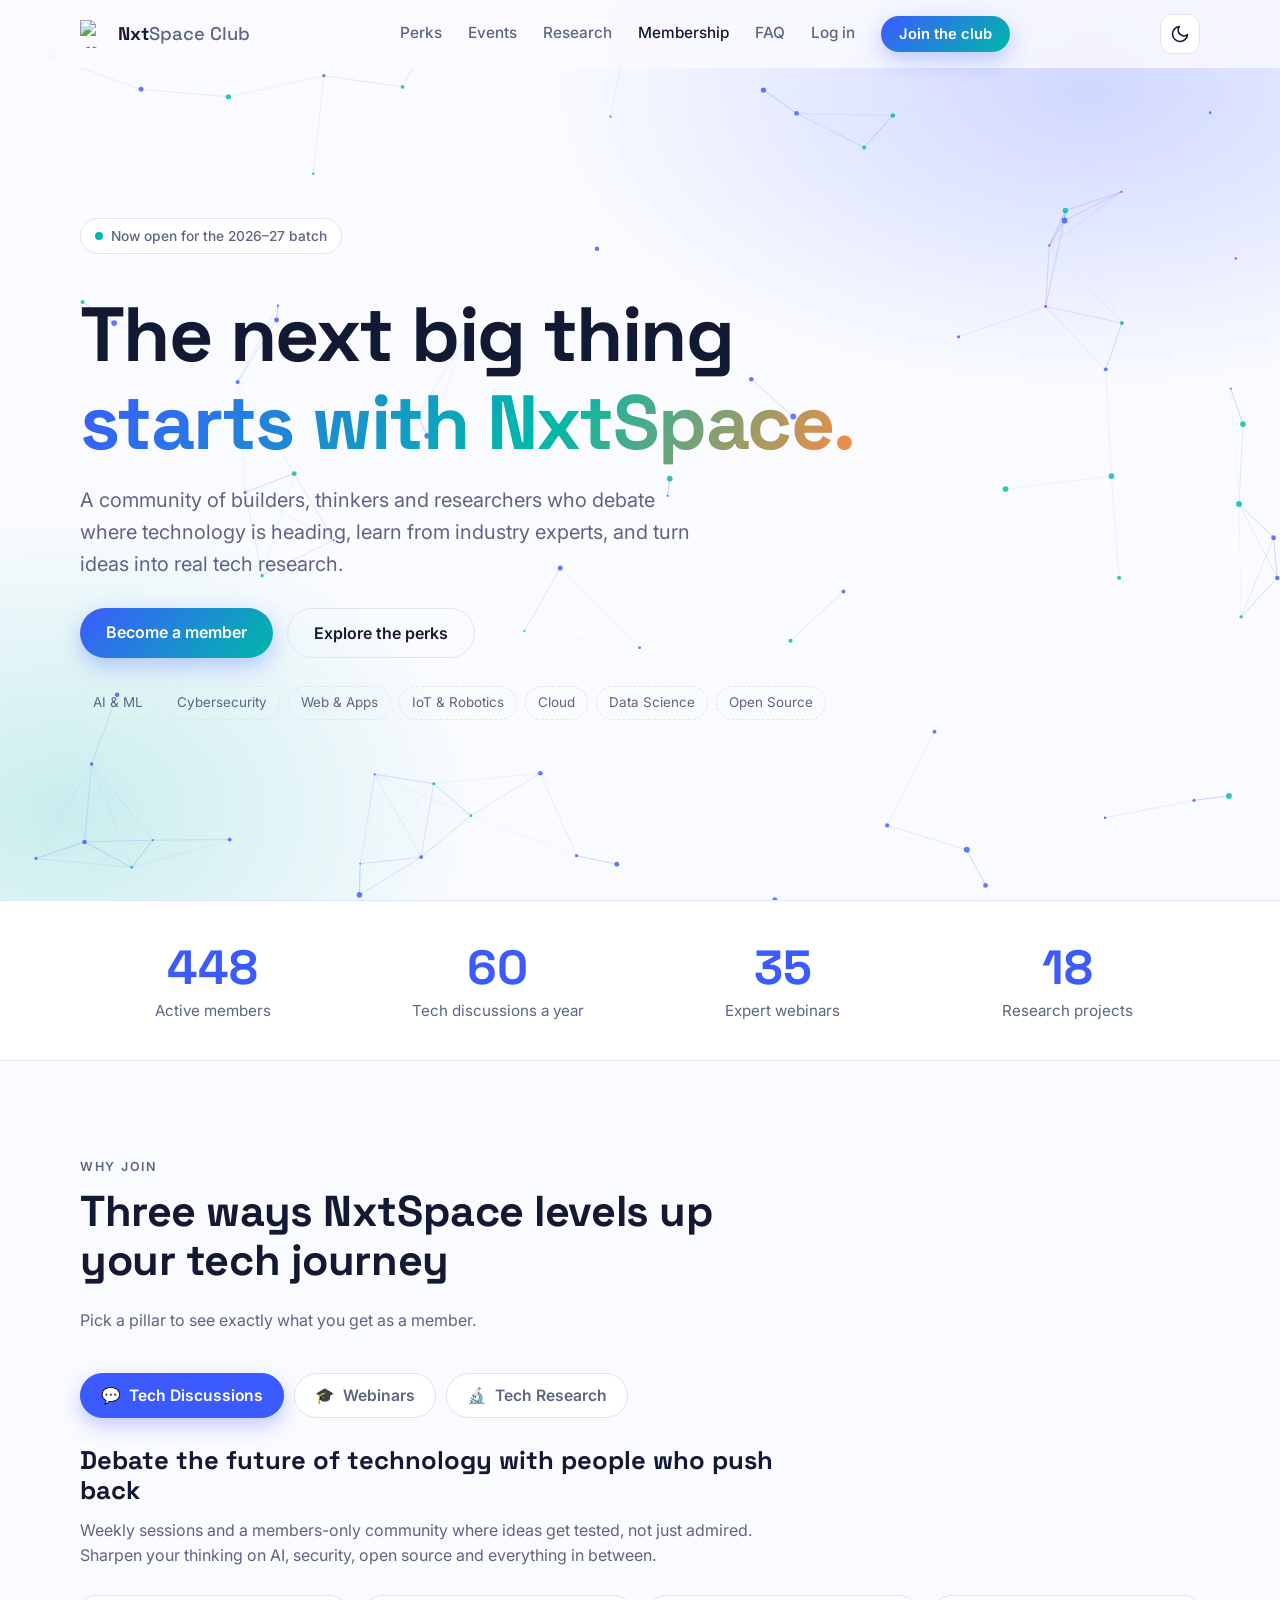
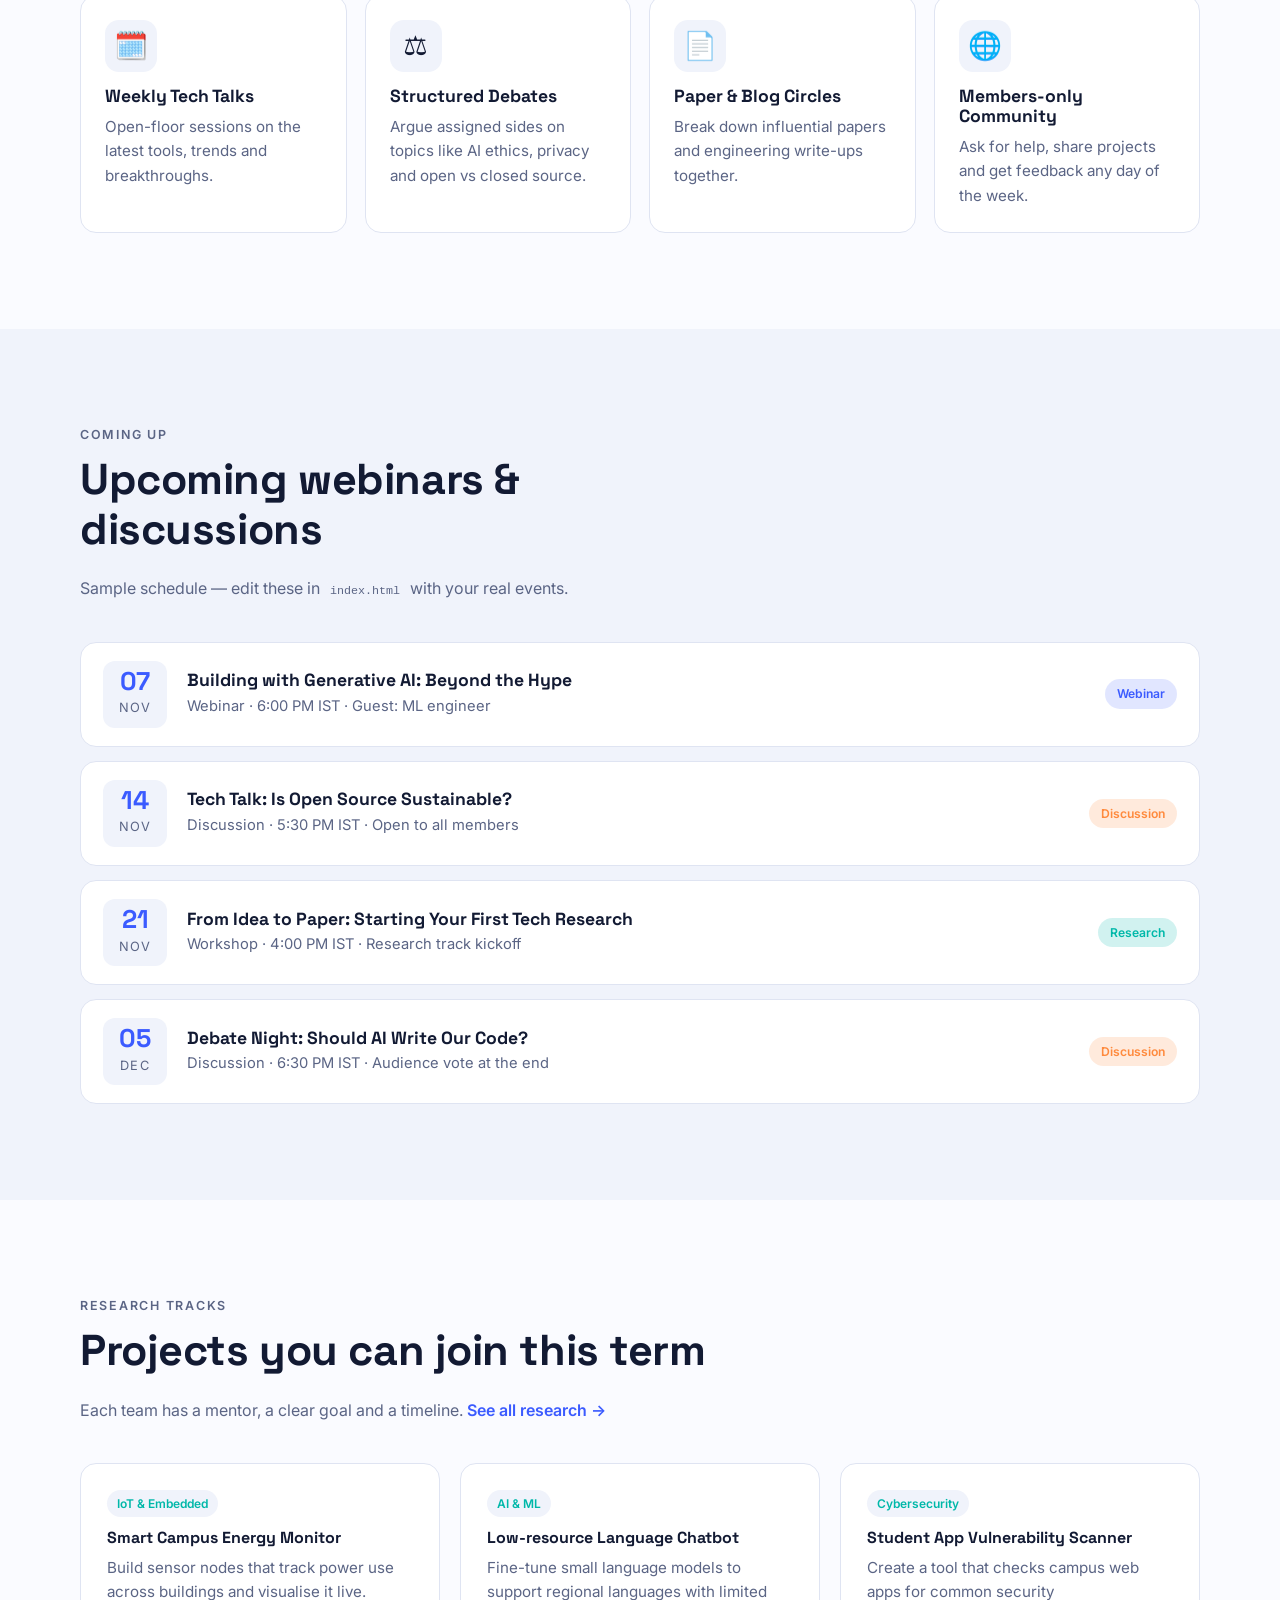
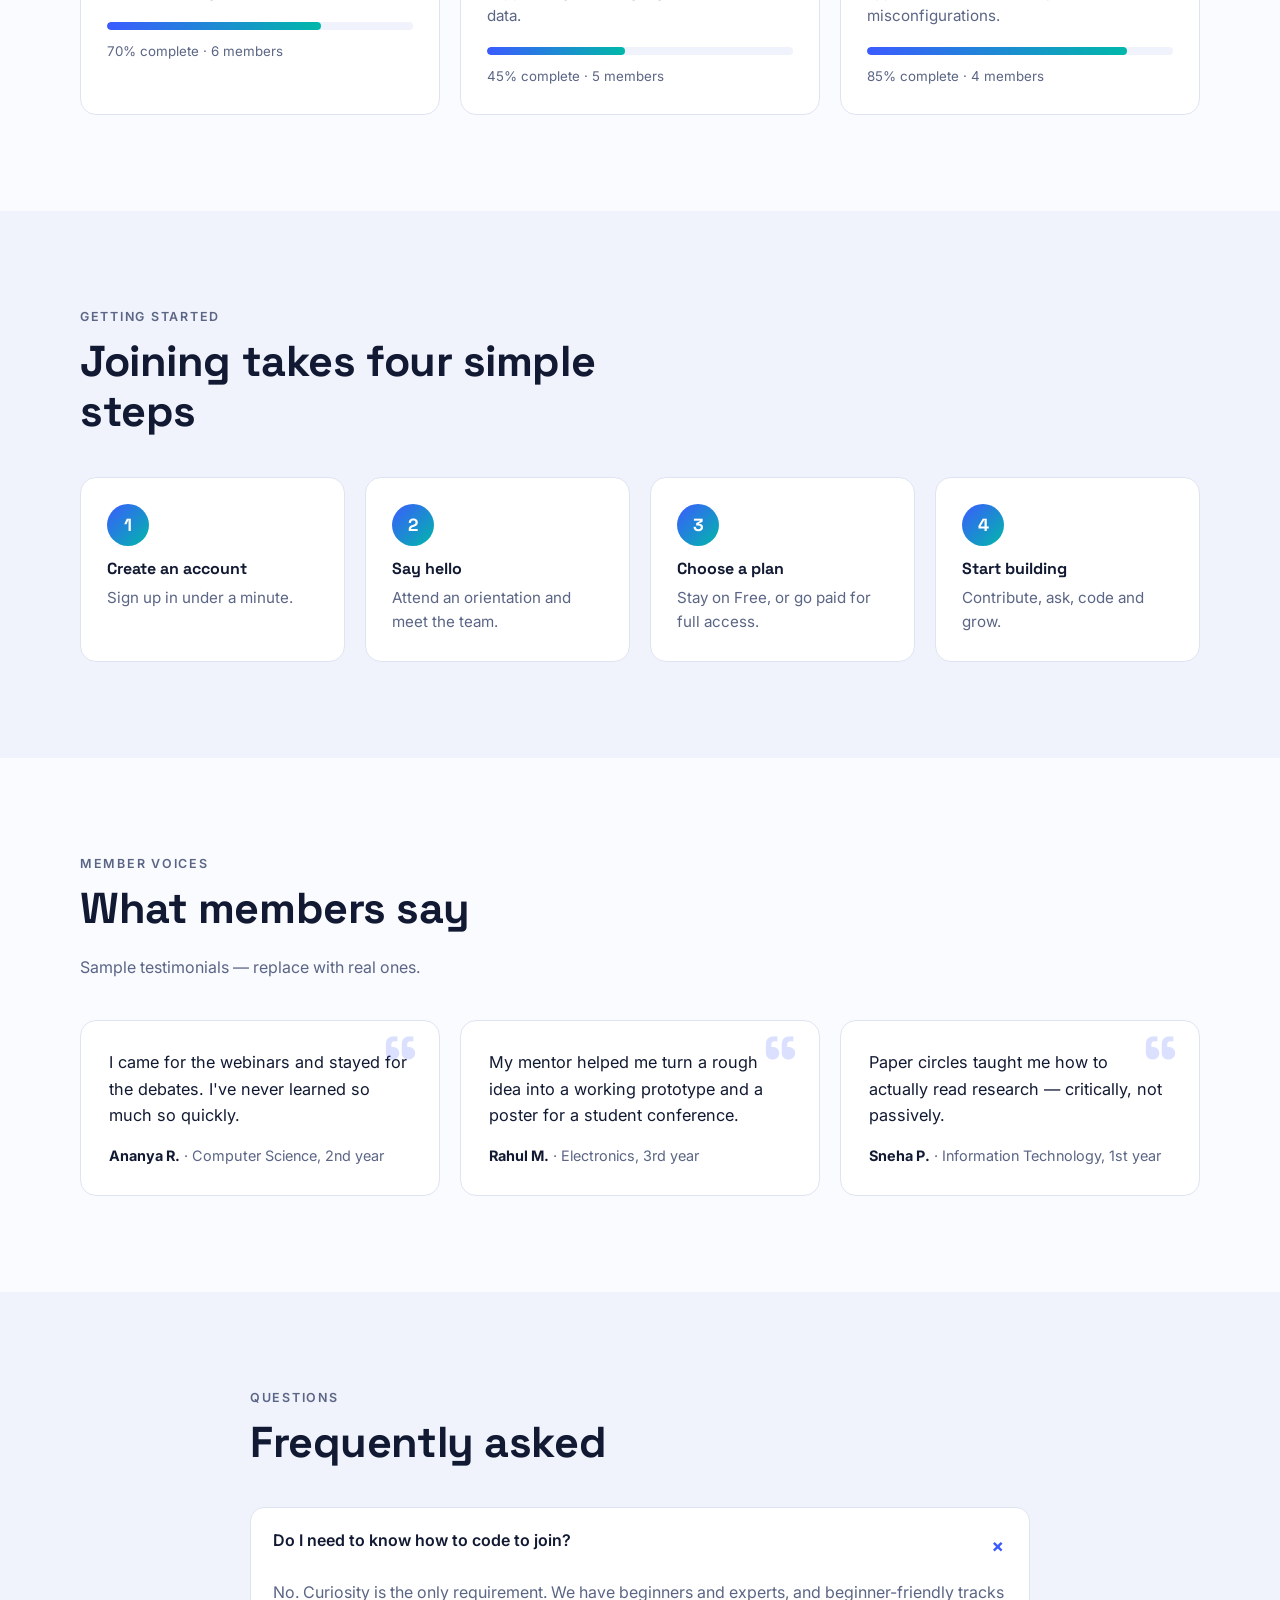
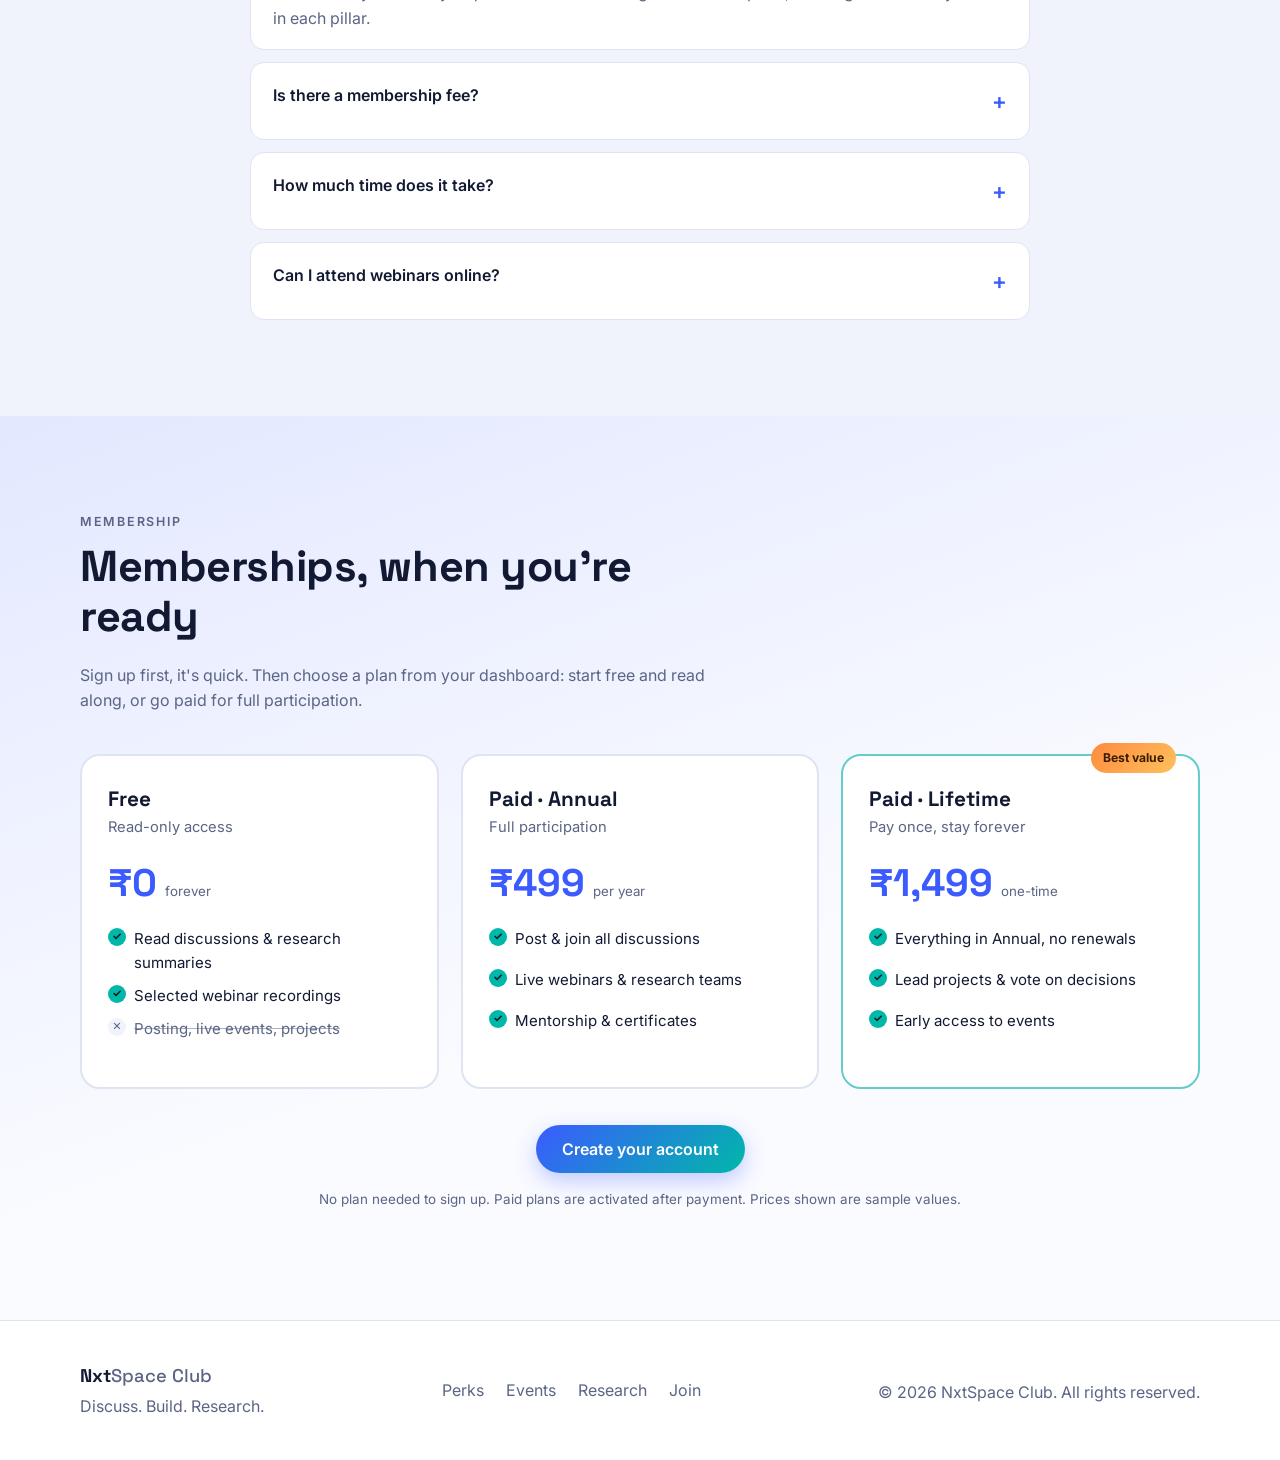
==== commit 5cc7cd60: "Add files via upload" ====
--- a/index.html
+++ b/index.html
@@ -3,27 +3,24 @@
 <head>
   <meta charset="UTF-8" />
   <meta name="viewport" content="width=device-width, initial-scale=1" />
-  <title>NxTech Club — Discuss. Build. Research.</title>
-  <meta name="description" content="Join NxTech Club for technology discussions, expert webinars and hands-on tech research." />
+  <title>NxtSpace Club — Discuss. Build. Research.</title>
+  <meta name="description" content="Join NxtSpace Club for technology discussions, expert webinars and hands-on tech research." />
   <link rel="preconnect" href="https://fonts.googleapis.com" />
   <link rel="preconnect" href="https://fonts.gstatic.com" crossorigin />
   <link href="https://fonts.googleapis.com/css2?family=Inter:wght@400;500;600&family=Space+Grotesk:wght@500;600;700&display=swap" rel="stylesheet" />
   <link rel="stylesheet" href="style.css" />
+  <link rel="icon" href="/favicon.svg" type="image/svg+xml">
 </head>
 <body>
 
   <!-- NAV -->
   <header class="nav" id="nav">
     <div class="container nav-inner">
-      <a href="#home" class="logo" aria-label="NxTech Club home">
+      <a href="#home" class="logo" aria-label="NxtSpace Club home">
         <span class="logo-mark">
-          <svg viewBox="0 0 32 32" width="28" height="28" fill="none" stroke="currentColor" stroke-width="2.4" stroke-linecap="round" stroke-linejoin="round" aria-hidden="true">
-            <path d="M11 9l-7 7 7 7"/>
-            <path d="M21 9l7 7-7 7"/>
-            <path d="M18 7l-4 18"/>
-          </svg>
+<img src="logo.svg" alt="<>" width="28" height="28">
         </span>
-        <span class="logo-text">Nx<span>Tech Club</span></span>
+        <span class="logo-text">Nxt<span>Space Club</span></span>
       </a>
       <nav class="nav-links" id="navLinks" aria-label="Main">
         <a href="#perks">Perks</a>
@@ -52,7 +49,7 @@
       <canvas id="network" aria-hidden="true"></canvas>
       <div class="container hero-inner">
         <p class="eyebrow reveal"><span class="dot"></span> Now open for the 2026–27 batch</p>
-        <h1 class="reveal">The next big thing<br /><span class="grad">starts with NxTech.</span></h1>
+        <h1 class="reveal">The next big thing<br /><span class="grad">starts with NxtSpace.</span></h1>
         <p class="lead reveal">A community of builders, thinkers and researchers who debate where technology is heading, learn from industry experts, and turn ideas into real tech research.</p>
         <div class="hero-cta reveal">
           <a href="account.html#/register" class="btn">Become a member</a>
@@ -79,7 +76,7 @@
       <div class="container">
         <div class="section-head reveal">
           <p class="kicker">Why join</p>
-          <h2>Three ways NxTech levels up your tech journey</h2>
+          <h2>Three ways NxtSpace levels up your tech journey</h2>
           <p>Pick a pillar to see exactly what you get as a member.</p>
         </div>
 
@@ -389,7 +386,7 @@
   <footer class="footer">
     <div class="container footer-inner">
       <div>
-        <a href="#home" class="logo"><span class="logo-text">Nx<span>Tech Club</span></span></a>
+        <a href="#home" class="logo"><span class="logo-text">Nxt<span>Space Club</span></span></a>
         <p class="muted">Discuss. Build. Research.</p>
       </div>
       <div class="foot-links">
@@ -398,7 +395,7 @@
         <a href="research.html">Research</a>
         <a href="account.html#/register">Join</a>
       </div>
-      <p class="muted">© <span id="year"></span> NxTech Club. All rights reserved.</p>
+      <p class="muted">© <span id="year"></span> NxtSpace Club. All rights reserved.</p>
     </div>
   </footer>
 
